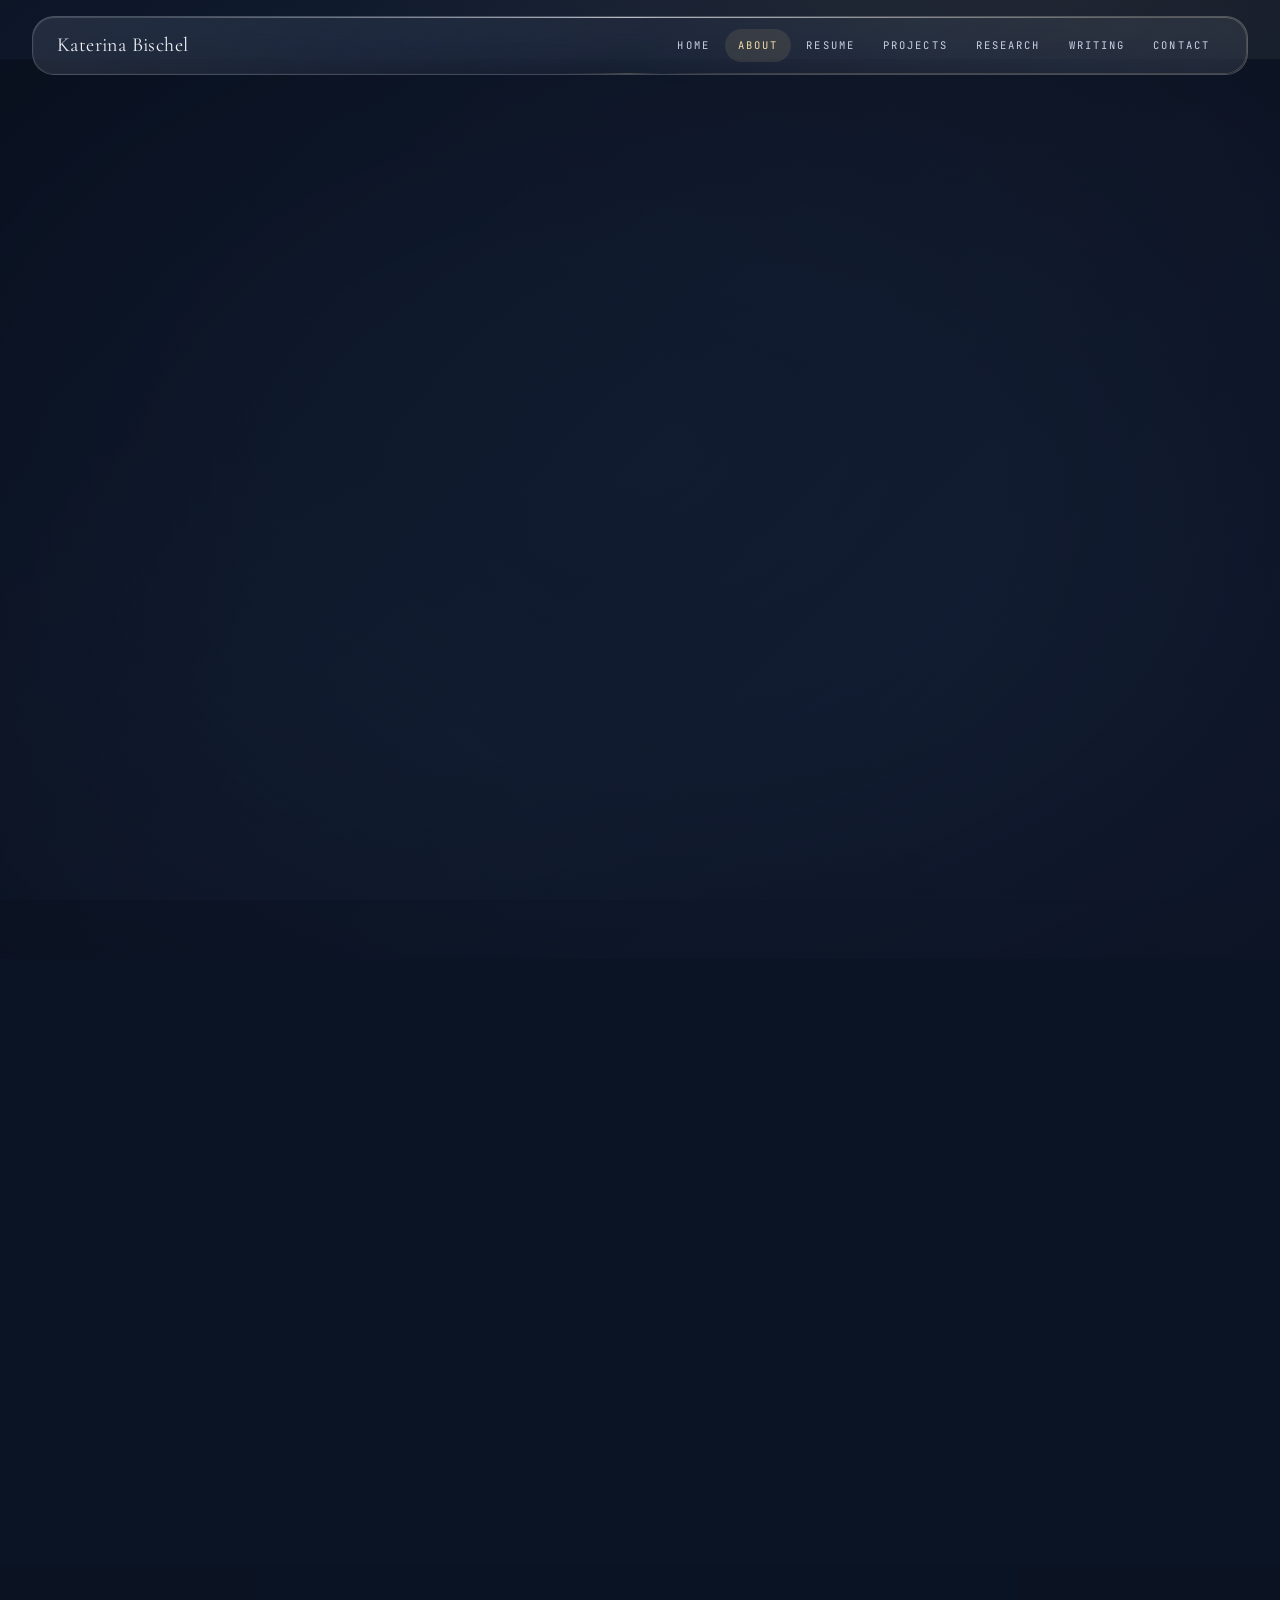
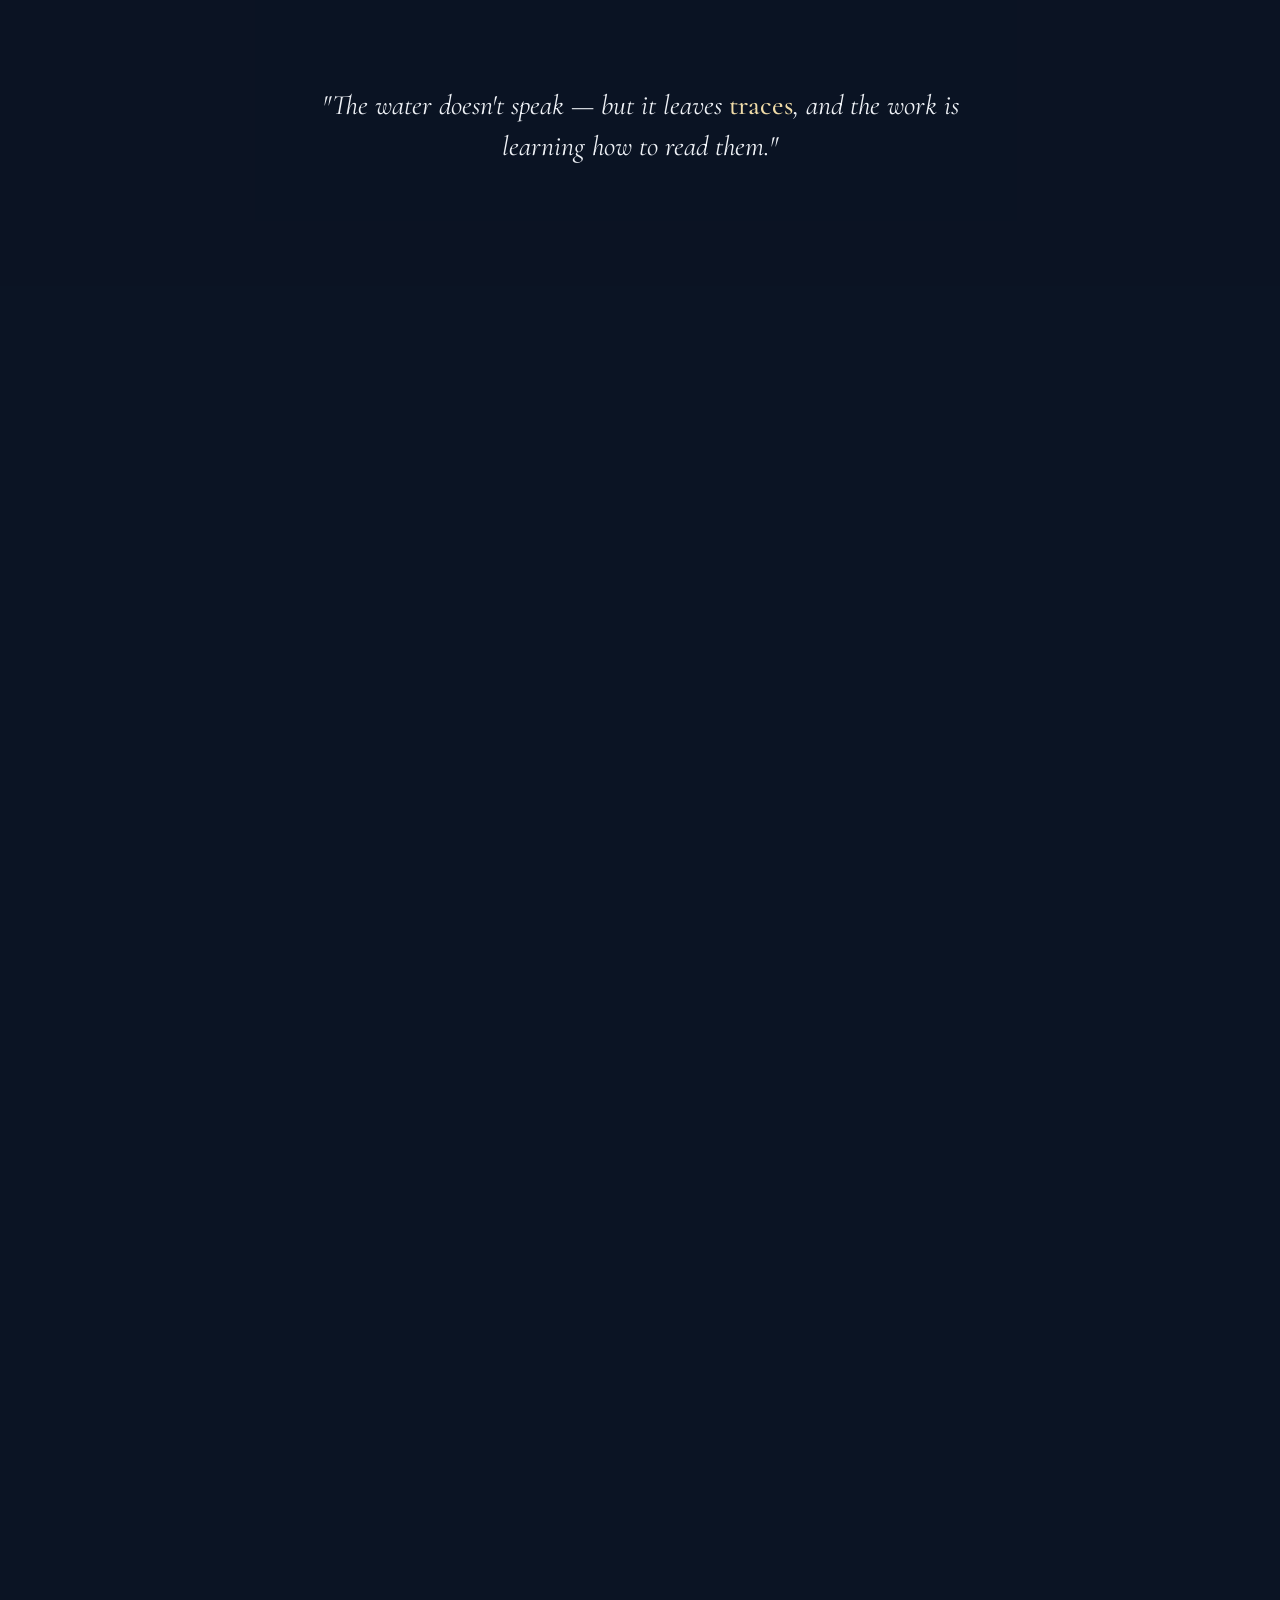
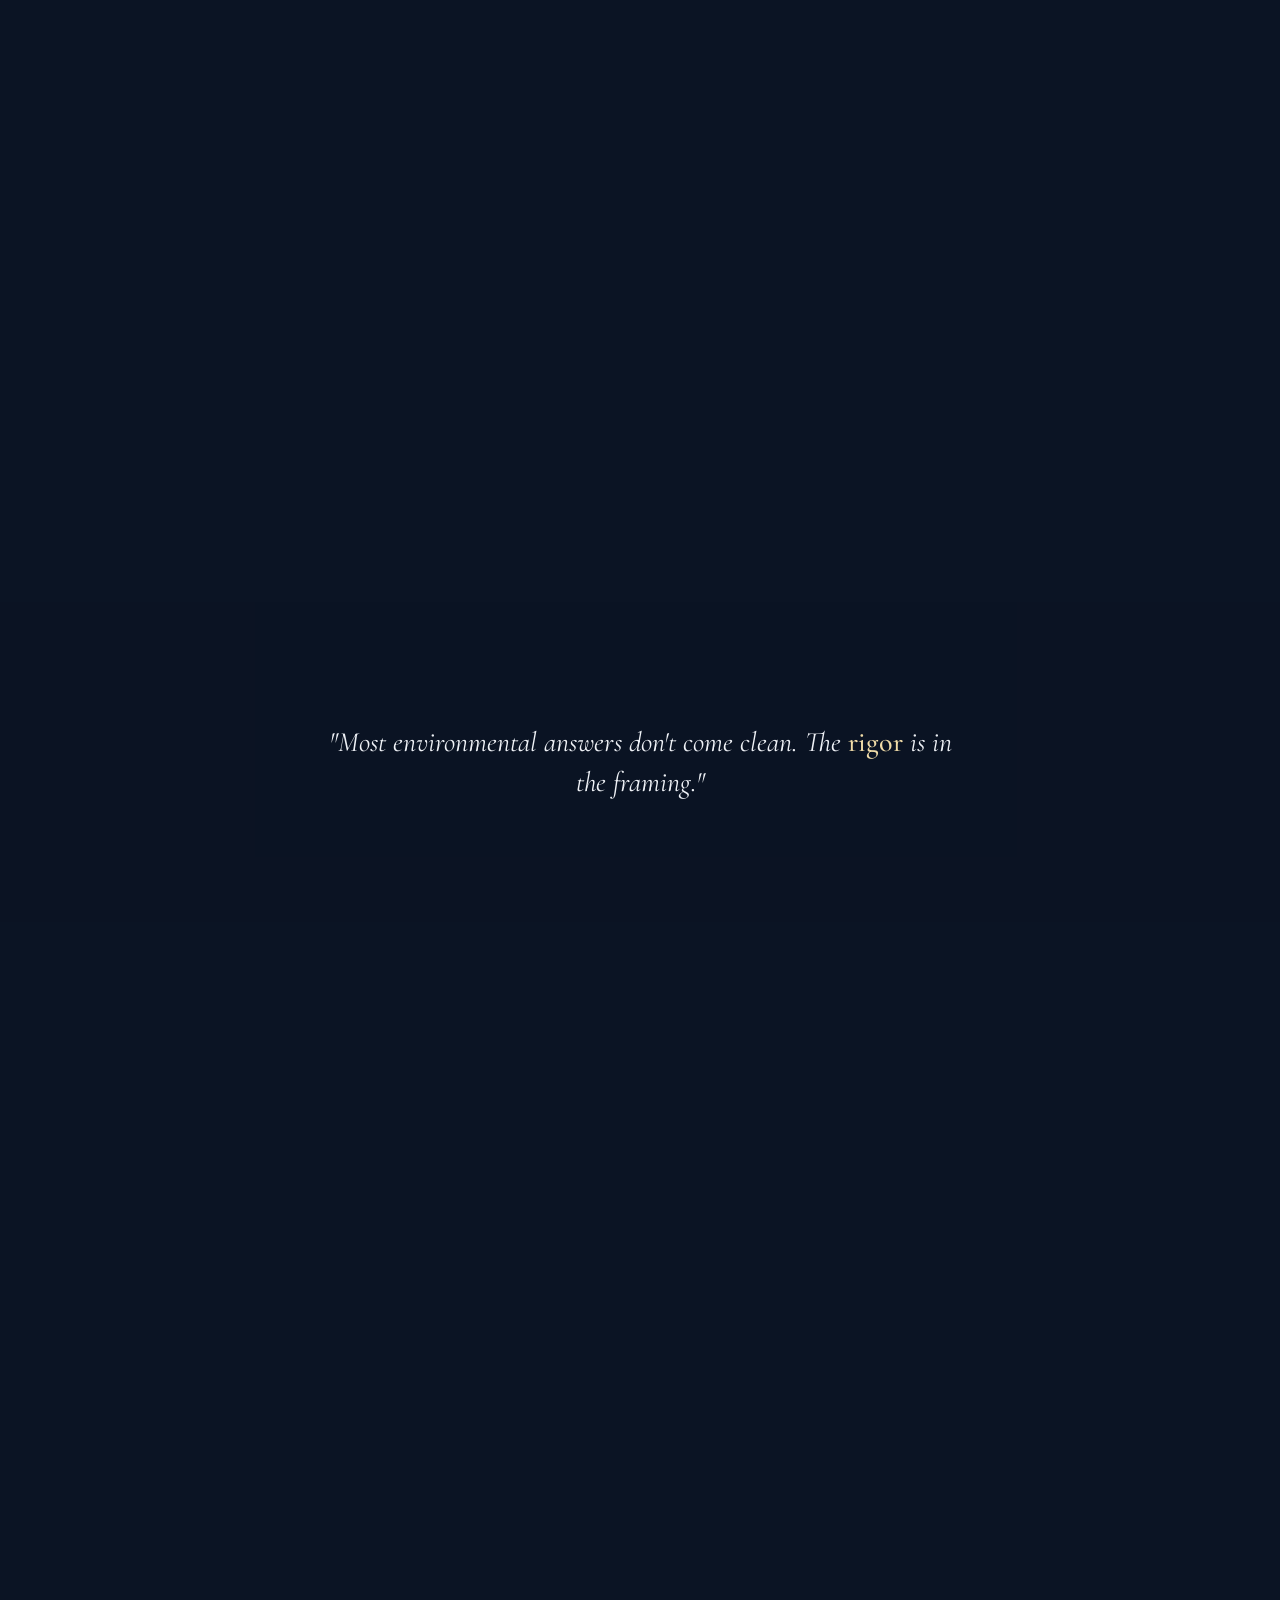
==== about.html @ 6b09d1b3 "update" ====
<!DOCTYPE html>
<html lang="en">
<head>
  <meta charset="UTF-8" />
  <meta name="viewport" content="width=device-width, initial-scale=1.0" />
  <title>About · Katerina Bischel</title>
  <meta name="description" content="About Katerina Bischel — Environmental Scientist, Applied Marine Sciences. M.E.S.M. UCSB Bren. Field notes on a non-linear path through water science and data." />
  <meta property="og:title"       content="About · Katerina Bischel" />
  <meta property="og:description" content="Chapter I · Field notes — Environmental Scientist · Applied Marine Sciences" />
  <meta property="og:image"       content="panorama_5.jpeg" />
  <meta property="og:type"        content="website" />
  <link rel="stylesheet" href="ui_kit/shared.css" />
  <style>
    /* ── Reveal on scroll ─────────────────────────────── */
    .reveal {
      opacity: 0;
      transform: translateY(22px);
      transition: opacity 0.7s ease, transform 0.7s ease;
    }
    .reveal.visible {
      opacity: 1;
      transform: translateY(0);
    }

    /* ── Hamburger button ─────────────────────────────── */
    .hamburger {
      display: none;
      flex-direction: column;
      gap: 5px;
      cursor: pointer;
      background: none;
      border: none;
      padding: 6px;
    }
    .hamburger span {
      display: block;
      width: 22px;
      height: 2px;
      background: var(--ash);
      transition: transform 0.3s, opacity 0.3s;
    }
    .hamburger.open span:nth-child(1) { transform: translateY(7px) rotate(45deg); }
    .hamburger.open span:nth-child(2) { opacity: 0; }
    .hamburger.open span:nth-child(3) { transform: translateY(-7px) rotate(-45deg); }

    /* ── Nav ──────────────────────────────────────────── */
    nav.site-nav {
      position: sticky;
      top: 16px;
      z-index: 100;
      max-width: 1280px;
      margin: 0 auto;
      padding: 0 32px;
    }
    .nav-inner {
      display: flex;
      align-items: center;
      justify-content: space-between;
      padding: 12px 24px;
    }
    .nav-brand {
      font-family: var(--serif);
      font-size: 20px;
      color: var(--paper);
      letter-spacing: 0.02em;
      text-decoration: none;
    }
    .nav-links {
      display: flex;
      gap: 2px;
      font-family: var(--mono);
      font-size: 10.5px;
      letter-spacing: 0.2em;
      text-transform: uppercase;
    }
    .nav-links a {
      padding: 8px 13px;
      border-radius: 999px;
      color: var(--ash);
      transition: color 0.3s, background 0.3s;
    }
    .nav-links a.active {
      color: var(--gold-glow);
      background: rgba(212,184,122,0.12);
    }
    .nav-links a:hover { color: var(--paper); }

    /* ── Hero ─────────────────────────────────────────── */
    .hero {
      position: relative;
      min-height: 100vh;
      display: flex;
      align-items: center;
      overflow: hidden;
    }
    .hero-bg {
      position: absolute;
      inset: 0;
      background-image: url('panorama_5.jpeg');
      background-size: cover;
      background-position: center;
      z-index: 0;
    }
    .hero-bg::after {
      content: '';
      position: absolute;
      inset: 0;
      background: linear-gradient(135deg, rgba(11,20,36,0.82), rgba(20,30,52,0.76));
    }
    .hero-bg::before {
      content: '';
      position: absolute;
      inset: 0;
      background: radial-gradient(ellipse at center, transparent 40%, rgba(8,14,28,0.55) 100%);
      z-index: 1;
    }
    .hero-content {
      position: relative;
      z-index: 2;
      max-width: 1280px;
      margin: 0 auto;
      padding: 120px 56px 100px;
      display: flex;
      align-items: center;
      justify-content: space-between;
      gap: 72px;
      width: 100%;
    }
    .hero-text {
      max-width: 680px;
      flex: 1;
    }
    .hero-eyebrow {
      font-family: var(--mono);
      font-size: 11px;
      letter-spacing: 0.28em;
      text-transform: uppercase;
      color: var(--gold);
      margin-bottom: 20px;
    }
    .hero-title {
      font-family: var(--serif);
      font-size: clamp(64px, 7vw, 108px);
      line-height: 0.92;
      letter-spacing: -0.015em;
      color: var(--paper);
      font-weight: 400;
      margin-bottom: 28px;
    }
    .hero-title em {
      color: var(--gold-glow);
      font-style: italic;
      font-weight: 300;
    }
    .hero-subline {
      font-family: var(--serif);
      font-size: 20px;
      line-height: 1.55;
      color: var(--ash-soft);
      font-style: italic;
      max-width: 620px;
    }

    /* ── Hero portrait (rectangular, frontispiece) ────── */
    .hero-portrait {
      flex-shrink: 0;
    }
    .portrait-frame-rect {
      width: 280px;
      aspect-ratio: 4/5;
      border-radius: var(--r-lg);
      overflow: hidden;
      border: 1px solid rgba(212,184,122,0.4);
      box-shadow:
        0 0 0 5px rgba(212,184,122,0.07),
        0 0 36px rgba(212,184,122,0.22),
        0 32px 64px rgba(8,14,28,0.65);
    }
    .portrait-frame-rect img {
      width: 100%;
      height: 100%;
      object-fit: cover;
      object-position: center top;
    }

    /* ── Panorama dividers ────────────────────────────── */
    .pano-divider {
      width: 100%;
      height: 320px;
      position: relative;
      overflow: hidden;
      display: flex;
      align-items: center;
      justify-content: center;
    }
    .pano-divider-bg {
      position: absolute;
      inset: 0;
      background-size: cover;
      background-position: center;
      background-attachment: fixed;
    }
    .pano-divider-bg::after {
      content: '';
      position: absolute;
      inset: 0;
      background: rgba(11,20,36,0.58);
    }
    .pano-divider-quote {
      position: relative;
      z-index: 1;
      font-family: var(--serif);
      font-style: italic;
      font-size: clamp(20px, 2.5vw, 28px);
      color: var(--paper);
      text-align: center;
      max-width: 720px;
      padding: 0 40px;
      line-height: 1.45;
    }
    .pano-divider-quote .emph {
      color: var(--gold-glow);
      font-style: normal;
      font-weight: 500;
    }

    /* ── Bio section ──────────────────────────────────── */
    .bio-section {
      max-width: 720px;
      margin: 80px auto 0;
      padding: 0 40px 72px;
    }

    /* ── Education cards ──────────────────────────────── */
    .education-section {
      max-width: 720px;
      margin: 0 auto;
      padding: 0 40px 72px;
    }
    .edu-card {
      padding: 36px 40px;
      margin-bottom: 24px;
    }
    .edu-card:last-child { margin-bottom: 0; }
    .edu-eyebrow {
      font-family: var(--mono);
      font-size: 10px;
      letter-spacing: 0.22em;
      text-transform: uppercase;
      color: var(--gold);
      margin-bottom: 14px;
    }
    .edu-degree {
      font-family: var(--serif);
      font-size: 26px;
      color: var(--paper);
      font-weight: 400;
      margin-bottom: 6px;
    }
    .edu-institution {
      font-family: var(--serif);
      font-style: italic;
      font-size: 16px;
      color: var(--ash);
      margin-bottom: 14px;
    }
    .edu-status {
      font-family: var(--mono);
      font-size: 10.5px;
      letter-spacing: 0.18em;
      text-transform: uppercase;
      color: var(--aurora-3);
      opacity: 0.85;
      margin-bottom: 8px;
    }
    .edu-concentration {
      font-family: var(--serif);
      font-size: 15px;
      color: var(--ash);
      opacity: 0.8;
    }

    /* ── How I work ───────────────────────────────────── */
    .how-section {
      max-width: 720px;
      margin: 0 auto;
      padding: 0 40px 72px;
    }
    .how-card {
      padding: 40px 44px;
    }

    /* ── Mentorship & teaching ────────────────────────── */
    .mentorship-section {
      max-width: 1280px;
      margin: 0 auto;
      padding: 0 56px 80px;
    }
    .mentorship-card {
      padding: 48px 52px;
    }
    .mentorship-inner {
      display: grid;
      grid-template-columns: 1fr 1fr;
      gap: 48px;
      margin-top: 28px;
    }
    .mentorship-subhead {
      font-family: var(--mono);
      font-size: 10px;
      letter-spacing: 0.22em;
      text-transform: uppercase;
      color: var(--gold);
      margin-bottom: 14px;
    }
    .mentorship-body {
      font-family: var(--serif);
      font-size: 17px;
      line-height: 1.6;
      color: var(--ash-soft);
    }
    .mentorship-footer-line {
      margin-top: 32px;
      padding-top: 20px;
      border-top: 1px solid rgba(255,255,255,0.08);
      text-align: right;
    }
    .mentorship-footer-line a {
      font-family: var(--mono);
      font-size: 10px;
      letter-spacing: 0.18em;
      text-transform: uppercase;
      color: var(--aurora-3);
      opacity: 0.6;
      text-decoration: none;
      transition: color 0.3s, opacity 0.3s;
    }
    .mentorship-footer-line a:hover { color: var(--gold-glow); opacity: 1; }

    /* ── Skills ───────────────────────────────────────── */
    .skills-section {
      max-width: 1280px;
      margin: 0 auto;
      padding: 0 56px 80px;
    }
    .skills-group {
      margin-bottom: 36px;
    }
    .skills-group:last-child { margin-bottom: 0; }
    .skills-group-label {
      font-family: var(--mono);
      font-size: 10px;
      letter-spacing: 0.26em;
      text-transform: uppercase;
      color: var(--gold);
      margin-bottom: 14px;
      display: block;
    }
    .chip-cloud {
      display: flex;
      flex-wrap: wrap;
      gap: 8px;
    }

    /* ── ORCID line ───────────────────────────────────── */
    .orcid-section {
      max-width: 1280px;
      margin: 0 auto;
      padding: 0 56px 72px;
      display: flex;
      flex-direction: column;
      align-items: center;
      gap: 20px;
    }
    .orcid-line {
      font-family: var(--mono);
      font-size: 10.5px;
      letter-spacing: 0.22em;
      text-transform: uppercase;
      color: var(--gold-soft);
      text-decoration: none;
      transition: color 0.3s;
    }
    .orcid-line:hover { color: var(--gold-glow); }

    /* ── Section helpers ──────────────────────────────── */
    .section-eyebrow-block {
      max-width: 1280px;
      margin: 0 auto;
      padding: 72px 56px 0;
    }
    .section-head-centered {
      max-width: 720px;
      margin: 0 auto;
      padding: 72px 40px 0;
    }

    /* ── Footer ───────────────────────────────────────── */
    .footer {
      border-top: 1px solid var(--glass-stroke);
      padding: 72px 56px 56px;
      max-width: 1280px;
      margin: 0 auto;
    }
    .footer-grid {
      display: grid;
      grid-template-columns: 2fr 1fr 1.5fr 1.5fr;
      gap: 40px;
      margin-bottom: 48px;
    }
    .footer-brand {
      font-family: var(--serif);
      font-size: 26px;
      color: var(--paper);
      margin-bottom: 14px;
    }
    .footer-tagline {
      font-family: var(--serif);
      font-style: italic;
      font-size: 15px;
      line-height: 1.6;
      color: var(--ash);
      max-width: 340px;
      margin-bottom: 24px;
    }
    .footer-colophon-spec {
      font-family: var(--mono);
      font-size: 9.5px;
      letter-spacing: 0.14em;
      color: var(--aurora-3);
      opacity: 0.6;
      margin-top: 16px;
    }
    .footer-col-head {
      font-family: var(--mono);
      font-size: 10px;
      letter-spacing: 0.26em;
      text-transform: uppercase;
      color: var(--gold);
      margin-bottom: 16px;
    }
    .footer-links {
      display: flex;
      flex-direction: column;
      gap: 10px;
    }
    .footer-links a {
      font-family: var(--mono);
      font-size: 10.5px;
      letter-spacing: 0.14em;
      color: var(--ash);
      text-decoration: none;
      transition: color 0.3s;
    }
    .footer-links a:hover { color: var(--gold-glow); }
    .footer-copyright {
      font-family: var(--mono);
      font-size: 9.5px;
      letter-spacing: 0.18em;
      color: var(--aurora-3);
      opacity: 0.55;
      margin-top: 12px;
    }

    /* ── Back to top ──────────────────────────────────── */
    #back-to-top {
      position: fixed;
      bottom: 32px;
      right: 32px;
      z-index: 200;
      width: 44px;
      height: 44px;
      border-radius: 50%;
      border: 1px solid var(--glass-stroke);
      background: linear-gradient(135deg, rgba(255,255,255,0.10), rgba(255,255,255,0.03));
      backdrop-filter: blur(12px);
      -webkit-backdrop-filter: blur(12px);
      display: flex;
      align-items: center;
      justify-content: center;
      cursor: pointer;
      color: var(--ash);
      font-family: var(--mono);
      font-size: 14px;
      opacity: 0;
      pointer-events: none;
      transition: opacity 0.35s, border-color 0.3s, box-shadow 0.3s;
    }
    #back-to-top.visible {
      opacity: 1;
      pointer-events: auto;
    }
    #back-to-top:hover {
      border-color: rgba(212,184,122,0.5);
      box-shadow: 0 0 18px rgba(212,184,122,0.25);
      color: var(--gold-glow);
    }

    /* ── Mobile ───────────────────────────────────────── */
    @media (max-width: 900px) {
      .hamburger { display: flex; }
      .nav-links {
        display: none;
        position: absolute;
        top: 100%;
        left: 16px;
        right: 16px;
        flex-direction: column;
        padding: 16px;
        background: linear-gradient(135deg, rgba(20,32,57,0.96), rgba(11,20,36,0.98));
        backdrop-filter: blur(20px);
        -webkit-backdrop-filter: blur(20px);
        border: 1px solid var(--glass-stroke);
        border-radius: var(--r-md);
        gap: 4px;
      }
      .nav-links.open { display: flex; }
      .nav-inner { position: relative; }

      .hero-content {
        flex-direction: column-reverse;
        align-items: center;
        padding: 100px 32px 80px;
        gap: 40px;
      }
      .hero-text { max-width: 100%; }
      .portrait-frame-rect { width: 200px; }

      .bio-section { padding: 0 32px 56px; margin-top: 56px; }
      .education-section { padding: 0 32px 56px; }
      .how-section { padding: 0 32px 56px; }
      .mentorship-section { padding: 0 32px 64px; }
      .mentorship-card { padding: 32px 28px; }
      .mentorship-inner { grid-template-columns: 1fr; gap: 32px; }
      .skills-section { padding: 0 32px 64px; }
      .orcid-section { padding: 0 32px 56px; }
      .section-eyebrow-block { padding: 56px 32px 0; }
      .section-head-centered { padding: 56px 32px 0; }

      .footer { padding: 56px 32px 48px; }
      .footer-grid { grid-template-columns: 1fr; gap: 32px; }

      .pano-divider { height: 220px; }
      .pano-divider-bg { background-attachment: scroll; }
    }

    @media (max-width: 480px) {
      .hero-title { font-size: clamp(48px, 13vw, 64px); }
      .portrait-frame-rect { width: 160px; }
    }
  </style>
</head>
<body>

<div class="starfield"></div>

<!-- ═══════════════════════════════════════════════════════════
     BLOCK 1 — Sticky nav
═══════════════════════════════════════════════════════════ -->
<nav class="site-nav">
  <div class="nav-inner glass">
    <a href="index.html" class="nav-brand">Katerina Bischel</a>
    <button class="hamburger" id="hamburger" aria-label="Toggle navigation">
      <span></span><span></span><span></span>
    </button>
    <div class="nav-links" id="nav-links">
      <a href="index.html">Home</a>
      <a href="about.html" class="active">About</a>
      <a href="resume.html">Resume</a>
      <a href="projects.html">Projects</a>
      <a href="research.html">Research</a>
      <a href="writing.html">Writing</a>
      <a href="contact.html">Contact</a>
    </div>
  </div>
</nav>

<!-- ═══════════════════════════════════════════════════════════
     BLOCK 2 — Hero
═══════════════════════════════════════════════════════════ -->
<section class="hero">
  <div class="hero-bg"></div>
  <div class="hero-content">
    <div class="hero-text reveal">
      <p class="hero-eyebrow">Chapter I &nbsp;·&nbsp; Field notes</p>
      <h1 class="hero-title">How I came to <em>the work.</em></h1>
      <p class="hero-subline">
        Two degrees at UC Santa Barbara, half a dozen field positions, a graduate research site bridging Bolivia and the Bren School, and a working hand in everything from camera traps to bilingual analytical sites. The path is non-linear by design.
      </p>
    </div>
    <div class="hero-portrait reveal">
      <div class="portrait-frame-rect">
        <img
          src="about_picture.jpg"
          alt="Katerina Bischel, environmental scientist — field portrait"
        />
      </div>
    </div>
  </div>
</section>

<!-- ═══════════════════════════════════════════════════════════
     BLOCK 3 — Bio
═══════════════════════════════════════════════════════════ -->
<div class="bio-section reveal">
  <p class="eyebrow" style="margin-bottom: 12px;">§ I.1 &nbsp;·&nbsp; The path</p>
  <h2 style="font-size: 48px; margin-bottom: 28px;">A scientist's bio</h2>
  <p class="body-serif" style="margin-bottom: 22px;">
    I'm an environmental scientist working in water pollution remediation, watershed management, and environmental data science. My academic foundation is at UC Santa Barbara — a B.A. in Environmental Studies (concentration: Water Quality &amp; Systems) followed by an M.E.S.M. at the Bren School of Environmental Science &amp; Management with specializations in Pollution Prevention &amp; Remediation and Water Resource Management. The throughline has always been finding clear, defensible answers to environmental questions that resist easy ones, and communicating what the data actually means once you've found them.
  </p>
  <p class="body-serif">
    I work at Applied Marine Sciences as an Environmental Scientist focused on water resources and pollution remediation. The work draws on field research, quantitative modeling, computer vision, and scientific writing in roughly equal measure.
  </p>
</div>

<!-- ═══════════════════════════════════════════════════════════
     DIVIDER 1 — panorama_3 · "collecting the data yourself"
═══════════════════════════════════════════════════════════ -->
<div class="pano-divider">
  <div class="pano-divider-bg" style="background-image: url('panorama_3.jpeg');"></div>
  <p class="pano-divider-quote">
    "The water doesn't speak — but it leaves <span class="emph">traces</span>, and the work is learning how to read them."
  </p>
</div>

<!-- ═══════════════════════════════════════════════════════════
     BLOCK 4 — Education
═══════════════════════════════════════════════════════════ -->
<div class="section-head-centered reveal">
  <p class="eyebrow" style="margin-bottom: 12px;">§ I.2 &nbsp;·&nbsp; Formation</p>
  <h2 style="font-size: 44px; margin-bottom: 40px;">Education</h2>
</div>

<div class="education-section reveal">
  <!-- Card 1 — M.E.S.M. -->
  <div class="edu-card glass">
    <p class="edu-eyebrow">✦ Bren School · UCSB</p>
    <h3 class="edu-degree">Master of Environmental Science and Management</h3>
    <p class="edu-institution">Bren School of Environmental Science &amp; Management, University of California, Santa Barbara</p>
    <p class="edu-status">M.E.S.M. &nbsp;·&nbsp; graduating June 2026</p>
    <p class="edu-concentration">Concentrations:
  <a href="https://bren.ucsb.edu/masters-programs/master-environmental-science-and-management/academics-mesm/specializations/pollution"
     target="_blank" rel="noopener noreferrer">Pollution Prevention &amp; Remediation</a>
   &nbsp;·&nbsp;
  <a href="https://bren.ucsb.edu/masters-programs/master-environmental-science-and-management/academics-mesm/specializations/water"
     target="_blank" rel="noopener noreferrer">Water Resource Management</a>
</p>
  </div>
  <!-- Card 2 — B.A. -->
  <div class="edu-card glass">
    <p class="edu-eyebrow">✦ Letters &amp; Science · UCSB</p>
    <h3 class="edu-degree">Bachelor of Arts in Environmental Studies</h3>
    <p class="edu-institution">University of California, Santa Barbara</p>
    <p class="edu-status">B.A. awarded &nbsp;·&nbsp; June 2024 &nbsp;·&nbsp; Dean's Honors</p>
    <p class="edu-concentration">Concentration: Water Quality &amp; Systems</p>
  </div>
</div>

<!-- ═══════════════════════════════════════════════════════════
     BLOCK 5 — How I work
═══════════════════════════════════════════════════════════ -->
<div class="how-section reveal">
  <div class="how-card glass">
    <p class="eyebrow" style="margin-bottom: 12px;">§ I.3 &nbsp;·&nbsp; The throughline</p>
    <h3 style="font-size: 36px; margin-bottom: 20px;">How I work</h3>
    <p class="body-serif">
      The work usually begins with data — sometimes collected directly, more often acquired from existing monitoring programs or built on prior published studies with proper citation and provenance. From there comes the analytical layer: R, Python, GIS, statistical models that respect the messiness of environmental data, and machine-learning pipelines where automation earns its place. The work becomes useful at the communication layer — a peer-reviewed manuscript, a bilingual analytical site, an interactive dashboard, a watershed plan in plain English. The point isn't the analysis itself; the point is whether the result can be acted on by the people who need it.
    </p>
  </div>
</div>

<!-- ═══════════════════════════════════════════════════════════
     BLOCK 6 — Mentorship & teaching
═══════════════════════════════════════════════════════════ -->
<div class="mentorship-section reveal">
  <p class="eyebrow" style="margin-bottom: 12px;">§ I.4 &nbsp;·&nbsp; Teaching &amp; mentorship</p>
  <div class="mentorship-card glass">
    <h3 style="font-size: 32px; line-height: 1.2;">Instruction sits alongside the research — not after it.</h3>
    <div class="mentorship-inner">
      <!-- Left — Research mentorship -->
      <div>
        <p class="mentorship-subhead">✦ &nbsp; Field mentorship &nbsp;·&nbsp; 2025</p>
        <p class="mentorship-body">
          Trained and supervised two undergraduate research assistants during the 2025 pollinator monitoring field season at UCSB's North Campus Open Space restoration site — field protocol, camera system operation, and data quality review.
        </p>
      </div>
      <!-- Right — Teaching -->
      <div>
        <p class="mentorship-subhead">✦ &nbsp; Teaching assistantships &nbsp;·&nbsp; 2025</p>
        <p class="mentorship-body">
          Teaching Assistant for three UCSB courses across the 2025 academic year: Human Physiology (MCDB 111), Molecular and Ecological Biology Laboratory (EEMB 2LL), and Biometry — a statistical-methods course taught in R (EEMB 146W). Earlier, two academic years (2021–2023) as a UCSB Disabled Students Program Proctor.
        </p>
      </div>
    </div>
    <div class="mentorship-footer-line">
      <a href="resume.html">// full chronology in Chapter II &nbsp;·&nbsp; Curriculum →</a>
    </div>
  </div>
</div>

<!-- ═══════════════════════════════════════════════════════════
     DIVIDER 2 — panorama_7 · "The rigor is in the framing"
═══════════════════════════════════════════════════════════ -->
<div class="pano-divider">
  <div class="pano-divider-bg" style="background-image: url('panorama_7.jpeg');"></div>
  <p class="pano-divider-quote">
    "Most environmental answers don't come clean. The <span class="emph">rigor</span> is in the framing."
  </p>
</div>

<!-- ═══════════════════════════════════════════════════════════
     BLOCK 7 — Skills
═══════════════════════════════════════════════════════════ -->
<div class="section-eyebrow-block reveal">
  <p class="eyebrow" style="margin-bottom: 12px;">§ I.5 &nbsp;·&nbsp; Instruments &amp; domains</p>
  <h2 style="font-size: 36px; margin-bottom: 40px;">What I work with</h2>
</div>

<div class="skills-section reveal">
  <!-- Group 1 — Technical -->
  <div class="skills-group">
    <span class="skills-group-label">Technical</span>
    <div class="chip-cloud">
      <span class="chip"><span class="dot"></span>Python</span>
      <span class="chip"><span class="dot"></span>R</span>
      <span class="chip"><span class="dot"></span>R Shiny</span>
      <span class="chip"><span class="dot"></span>Machine Learning</span>
      <span class="chip"><span class="dot"></span>Computer Vision</span>
      <span class="chip"><span class="dot"></span>GIS &amp; Spatial Analysis</span>
      <span class="chip"><span class="dot"></span>Statistical Analysis</span>
    </div>
  </div>
  <!-- Group 2 — Environmental -->
  <div class="skills-group">
    <span class="skills-group-label">Environmental</span>
    <div class="chip-cloud">
      <span class="chip water"><span class="dot"></span>Water Quality Analysis</span>
      <span class="chip water"><span class="dot"></span>Watershed Management</span>
      <span class="chip water"><span class="dot"></span>Pollution Remediation</span>
      <span class="chip water"><span class="dot"></span>Pollinator Ecology</span>
      <span class="chip water"><span class="dot"></span>Coastal &amp; Marine Science</span>
      <span class="chip water"><span class="dot"></span>Field Research &amp; Sampling</span>
      <span class="chip water"><span class="dot"></span>Biodegradation</span>
    </div>
  </div>
  <!-- Group 3 — Professional -->
  <div class="skills-group">
    <span class="skills-group-label">Professional</span>
    <div class="chip-cloud">
      <span class="chip gold"><span class="dot"></span>Technical &amp; Scientific Writing</span>
      <span class="chip gold"><span class="dot"></span>Research Design</span>
      <span class="chip gold"><span class="dot"></span>Data Visualization</span>
      <span class="chip gold"><span class="dot"></span>Research Mentorship &amp; Training</span>
    </div>
  </div>
</div>

<!-- ═══════════════════════════════════════════════════════════
     BLOCK 8 — ORCID line
═══════════════════════════════════════════════════════════ -->
<div class="orcid-section reveal">
  <div class="rule-diamond" style="width: 100%; max-width: 720px;">
    <span class="diamond"></span>
  </div>
  <a
    href="https://orcid.org/0009-0005-4168-9726"
    class="orcid-line"
    target="_blank"
    rel="noopener noreferrer"
  >ORCID &nbsp;·&nbsp; 0009-0005-4168-9726 &nbsp;↗</a>
</div>

<!-- ═══════════════════════════════════════════════════════════
     BLOCK 9 — Footer / colophon
═══════════════════════════════════════════════════════════ -->
<footer>
  <div class="footer reveal">
    <div class="footer-grid">
      <!-- Col 1 -->
      <div>
        <div class="footer-brand">Katerina Bischel</div>
        <p class="footer-tagline">
          A portfolio of watersheds, pollinators, and the quiet science of how water moves — and what it carries with it.
        </p>
        <div class="rule-diamond">
          <span class="diamond"></span>
        </div>
        <p class="footer-colophon-spec">Set in Cormorant Garamond &amp; JetBrains Mono.</p>
      </div>
      <!-- Col 2 — § Pages -->
      <div>
        <p class="footer-col-head">§ Pages</p>
        <nav class="footer-links">
          <a href="index.html">Home</a>
          <a href="about.html">About</a>
          <a href="resume.html">Resume</a>
          <a href="projects.html">Projects</a>
          <a href="research.html">Research</a>
          <a href="writing.html">Writing</a>
          <a href="contact.html">Contact</a>
        </nav>
      </div>
      <!-- Col 3 — § Field -->
      <div>
        <p class="footer-col-head">§ Field</p>
        <nav class="footer-links">
          <a href="research.html">Pilcomayo manuscript</a>
          <a href="https://katerinabischel.github.io/River_Remedy/" target="_blank" rel="noopener noreferrer">River Remedy site ↗</a>
          <a href="research.html">YOLOv8 pollinators</a>
          <a href="projects.html">Whitewater plan</a>
          <a href="https://katerinabischel.shinyapps.io/my-calcofi-app/" target="_blank" rel="noopener noreferrer">CalCOFI dashboard ↗</a>
        </nav>
      </div>
      <!-- Col 4 — § Elsewhere -->
      <div>
        <p class="footer-col-head">§ Elsewhere</p>
        <nav class="footer-links">
          <a href="mailto:katerinabischel@amarine.com">Email</a>
          <a href="https://www.linkedin.com/in/katerina-bischel/" target="_blank" rel="noopener noreferrer">LinkedIn ↗</a>
          <a href="https://github.com/katerinabischel" target="_blank" rel="noopener noreferrer">GitHub ↗</a>
          <a href="https://orcid.org/0009-0005-4168-9726" target="_blank" rel="noopener noreferrer">ORCID ↗</a>
        </nav>
        <p class="footer-copyright">© MMXXVI · K. Bischel</p>
      </div>
    </div>
  </div>
</footer>

<!-- Back to top -->
<button id="back-to-top" aria-label="Back to top">↑</button>

<script src="main.js"></script>
</body>
</html>
---- ui_kit/shared.css ----
/* =========================================================
   PORTFOLIO UI KIT — Shared foundations
   "Cartographer's Atelier" — ink, glass, starlight, water
   ========================================================= */

@import url('https://fonts.googleapis.com/css2?family=Cormorant+Garamond:ital,wght@0,300;0,400;0,500;0,600;1,300;1,400&family=JetBrains+Mono:wght@300;400;500&display=swap');

:root {
  /* === PALETTE A — INK & STARLIGHT (default) === */
  --ink-deep:    #0b1424;
  --ink:         #142039;
  --ink-soft:    #1c2a47;
  --ink-mist:    #2a3a5c;
  --ash:         #c8d2e3;
  --ash-soft:    #e6ebf3;
  --paper:       #eef1f6;
  --vellum:      #f5f1e6;
  --gold:        #d4b87a;
  --gold-soft:   #e7d3a3;
  --gold-glow:   #f0dca8;
  --aurora-1:    #6f8fb8;
  --aurora-2:    #8aa3c7;
  --aurora-3:    #b9c4d8;
  --water:       #4a6a8e;
  --pine:        #2d4a4a;

  /* glass */
  --glass-fill:    rgba(255,255,255,0.06);
  --glass-fill-2:  rgba(255,255,255,0.10);
  --glass-stroke:  rgba(255,255,255,0.18);
  --glass-stroke-2:rgba(255,255,255,0.28);
  --glass-shadow:  0 30px 60px -30px rgba(8,14,28,0.55), 0 1px 0 rgba(255,255,255,0.12) inset;

  /* type */
  --serif: 'Cormorant Garamond', 'EB Garamond', Georgia, serif;
  --mono:  'JetBrains Mono', ui-monospace, 'SF Mono', Menlo, monospace;

  /* radii */
  --r-xs: 4px;
  --r-sm: 8px;
  --r-md: 14px;
  --r-lg: 22px;
  --r-xl: 36px;
}

* { box-sizing: border-box; }

html, body {
  margin: 0;
  padding: 0;
  background: var(--ink-deep);
  color: var(--ash-soft);
  font-family: var(--mono);
  font-size: 14px;
  line-height: 1.6;
  -webkit-font-smoothing: antialiased;
  text-rendering: optimizeLegibility;
}

body {
  min-height: 100vh;
  background:
    radial-gradient(1200px 800px at 80% -10%, rgba(212,184,122,0.10), transparent 60%),
    radial-gradient(900px 700px at 10% 100%, rgba(111,143,184,0.18), transparent 65%),
    radial-gradient(1400px 1000px at 50% 50%, #1a2742 0%, #0b1424 70%);
  background-attachment: fixed;
}

/* === Star-map texture overlay (used as a layer) === */
.starfield {
  position: fixed; inset: 0; pointer-events: none; z-index: 0;
  background-image:
    radial-gradient(1px 1px at 13% 22%, rgba(255,255,255,0.7), transparent 50%),
    radial-gradient(1px 1px at 47% 71%, rgba(255,255,255,0.5), transparent 50%),
    radial-gradient(1.5px 1.5px at 73% 18%, rgba(240,220,168,0.7), transparent 50%),
    radial-gradient(1px 1px at 88% 56%, rgba(255,255,255,0.45), transparent 50%),
    radial-gradient(1px 1px at 31% 88%, rgba(255,255,255,0.5), transparent 50%),
    radial-gradient(1.5px 1.5px at 6% 46%, rgba(240,220,168,0.55), transparent 50%),
    radial-gradient(1px 1px at 62% 38%, rgba(255,255,255,0.55), transparent 50%),
    radial-gradient(1px 1px at 21% 9%, rgba(255,255,255,0.6), transparent 50%),
    radial-gradient(1px 1px at 91% 91%, rgba(255,255,255,0.45), transparent 50%);
  opacity: 0.55;
  mix-blend-mode: screen;
}

/* === Type === */
h1, h2, h3, h4 {
  font-family: var(--serif);
  font-weight: 400;
  color: var(--paper);
  letter-spacing: 0.005em;
  margin: 0;
}
h1 { font-size: 96px; line-height: 0.95; letter-spacing: -0.015em; }
h2 { font-size: 56px; line-height: 1.05; }
h3 { font-size: 32px; line-height: 1.15; }
h4 { font-size: 22px; line-height: 1.3; font-style: italic; color: var(--ash); }

.eyebrow {
  font-family: var(--mono);
  font-size: 11px;
  font-weight: 400;
  letter-spacing: 0.28em;
  text-transform: uppercase;
  color: var(--gold);
}

.spec {
  font-family: var(--mono);
  font-size: 10.5px;
  letter-spacing: 0.18em;
  text-transform: uppercase;
  color: var(--aurora-3);
  opacity: 0.7;
}

.body-serif {
  font-family: var(--serif);
  font-size: 18px;
  line-height: 1.55;
  color: var(--ash-soft);
}

a { color: var(--gold-glow); text-decoration: none; }
a:hover { color: var(--paper); }

/* === Materials === */

/* Liquid glass card — translucent, with refractive edge highlight */
.glass {
  position: relative;
  background:
    linear-gradient(135deg, rgba(255,255,255,0.10) 0%, rgba(255,255,255,0.03) 50%, rgba(255,255,255,0.08) 100%);
  backdrop-filter: blur(18px) saturate(1.2);
  -webkit-backdrop-filter: blur(18px) saturate(1.2);
  border: 1px solid var(--glass-stroke);
  border-radius: var(--r-lg);
  box-shadow: var(--glass-shadow);
  overflow: hidden;
}
.glass::before {
  /* iridescent rim */
  content: "";
  position: absolute; inset: 0;
  border-radius: inherit;
  padding: 1px;
  background: conic-gradient(from 140deg,
    rgba(255,255,255,0.0) 0%,
    rgba(212,184,122,0.55) 18%,
    rgba(255,255,255,0.0) 32%,
    rgba(138,163,199,0.55) 55%,
    rgba(255,255,255,0.0) 72%,
    rgba(212,184,122,0.4) 88%,
    rgba(255,255,255,0.0) 100%);
  -webkit-mask: linear-gradient(#000 0 0) content-box, linear-gradient(#000 0 0);
  -webkit-mask-composite: xor;
          mask-composite: exclude;
  pointer-events: none;
  opacity: 0.6;
}
.glass::after {
  /* top-edge highlight = liquid meniscus */
  content: "";
  position: absolute; left: 8%; right: 8%; top: 0; height: 1px;
  background: linear-gradient(90deg, transparent, rgba(255,255,255,0.6), transparent);
  pointer-events: none;
}

.glass-strong {
  background:
    linear-gradient(135deg, rgba(255,255,255,0.16) 0%, rgba(255,255,255,0.05) 50%, rgba(255,255,255,0.12) 100%);
  border-color: var(--glass-stroke-2);
}

.parchment {
  background:
    radial-gradient(circle at 20% 20%, rgba(212,184,122,0.05), transparent 60%),
    linear-gradient(180deg, #f5f1e6, #ece4cf);
  color: #2a2418;
  border: 1px solid rgba(42,36,24,0.12);
  border-radius: var(--r-md);
  box-shadow: 0 12px 30px -18px rgba(8,14,28,0.5);
}
.parchment .eyebrow { color: #9b7d3a; }
.parchment h1, .parchment h2, .parchment h3, .parchment h4 { color: #2a2418; }
.parchment a { color: #6b4f1a; }

/* Iridescent water sheen — for accents */
.iridescent-text {
  background: linear-gradient(95deg,
    var(--gold-glow) 0%,
    var(--paper) 25%,
    var(--aurora-2) 50%,
    var(--gold) 75%,
    var(--paper) 100%);
  background-size: 200% 100%;
  -webkit-background-clip: text;
          background-clip: text;
  color: transparent;
  animation: shimmer 12s ease-in-out infinite;
}
@keyframes shimmer {
  0%, 100% { background-position: 0% 50%; }
  50%      { background-position: 100% 50%; }
}

/* Water ripple section divider */
.ripple-divider {
  height: 80px;
  position: relative;
  overflow: hidden;
}
.ripple-divider svg { position: absolute; inset: 0; width: 100%; height: 100%; }

/* Hairline rule with center diamond */
.rule-diamond {
  display: flex; align-items: center; gap: 16px;
  color: var(--gold);
}
.rule-diamond::before, .rule-diamond::after {
  content: ""; flex: 1; height: 1px;
  background: linear-gradient(90deg, transparent, rgba(212,184,122,0.5), transparent);
}
.rule-diamond .diamond {
  width: 8px; height: 8px; transform: rotate(45deg);
  background: var(--gold);
  box-shadow: 0 0 16px rgba(212,184,122,0.6);
}

/* === Buttons === */
.btn {
  display: inline-flex; align-items: center; gap: 10px;
  padding: 14px 26px;
  font-family: var(--mono);
  font-size: 11px;
  letter-spacing: 0.22em;
  text-transform: uppercase;
  border-radius: 999px;
  border: 1px solid var(--glass-stroke);
  background: linear-gradient(135deg, rgba(255,255,255,0.10), rgba(255,255,255,0.03));
  backdrop-filter: blur(12px);
  -webkit-backdrop-filter: blur(12px);
  color: var(--paper);
  cursor: pointer;
  transition: transform 0.4s ease, border-color 0.4s ease, background 0.4s ease, box-shadow 0.4s ease;
  position: relative;
  overflow: hidden;
}
.btn:hover {
  transform: translateY(-2px);
  border-color: rgba(212,184,122,0.6);
  background: linear-gradient(135deg, rgba(212,184,122,0.18), rgba(255,255,255,0.06));
  box-shadow: 0 12px 24px -12px rgba(212,184,122,0.4);
}
.btn-primary {
  border-color: rgba(212,184,122,0.55);
  background: linear-gradient(135deg, rgba(212,184,122,0.22), rgba(212,184,122,0.05));
  color: var(--gold-glow);
}
.btn-primary:hover { color: var(--paper); }
.btn-ghost {
  background: transparent;
  border-color: rgba(255,255,255,0.18);
}
.arrow { display: inline-block; transition: transform 0.4s ease; }
.btn:hover .arrow { transform: translateX(4px); }

/* === Inputs === */
.field {
  display: flex; flex-direction: column; gap: 8px;
}
.field label {
  font-family: var(--mono); font-size: 10px; letter-spacing: 0.22em;
  text-transform: uppercase; color: var(--gold);
}
.field input, .field textarea, .field select {
  font-family: var(--serif);
  font-size: 18px;
  color: var(--paper);
  background: rgba(255,255,255,0.04);
  border: 1px solid var(--glass-stroke);
  border-radius: var(--r-sm);
  padding: 14px 16px;
  outline: none;
  transition: border-color 0.3s, background 0.3s;
}
.field input::placeholder, .field textarea::placeholder { color: rgba(200,210,227,0.45); font-style: italic; }
.field input:focus, .field textarea:focus, .field select:focus {
  border-color: rgba(212,184,122,0.6);
  background: rgba(255,255,255,0.08);
}

/* === Tags / chips === */
.chip {
  display: inline-flex; align-items: center; gap: 6px;
  padding: 6px 12px;
  font-family: var(--mono); font-size: 10px; letter-spacing: 0.18em;
  text-transform: uppercase;
  border-radius: 999px;
  background: rgba(255,255,255,0.06);
  border: 1px solid rgba(255,255,255,0.14);
  color: var(--ash);
}
.chip.gold { border-color: rgba(212,184,122,0.4); color: var(--gold-glow); background: rgba(212,184,122,0.08); }
.chip.water { border-color: rgba(111,143,184,0.4); color: var(--aurora-2); background: rgba(111,143,184,0.10); }
.chip .dot { width: 5px; height: 5px; border-radius: 50%; background: currentColor; box-shadow: 0 0 8px currentColor; }

/* === Layout helpers === */
.kit-shell {
  position: relative;
  z-index: 1;
  max-width: 1280px;
  margin: 0 auto;
  padding: 64px 56px 120px;
}
.kit-nav {
  position: sticky; top: 24px; z-index: 50;
  display: flex; align-items: center; justify-content: space-between;
  padding: 14px 24px;
  margin: 0 auto 56px;
  max-width: 1280px;
}
.kit-nav .brand { font-family: var(--serif); font-size: 22px; letter-spacing: 0.02em; color: var(--paper); }
.kit-nav .brand .amp { color: var(--gold); font-style: italic; padding: 0 4px; }
.kit-nav .links { display: flex; gap: 4px; font-family: var(--mono); font-size: 10.5px; letter-spacing: 0.22em; text-transform: uppercase; }
.kit-nav .links a {
  padding: 8px 14px; border-radius: 999px; color: var(--ash); transition: color 0.3s, background 0.3s;
}
.kit-nav .links a.active { color: var(--gold-glow); background: rgba(212,184,122,0.12); }
.kit-nav .links a:hover { color: var(--paper); }

.section-head {
  display: flex; align-items: baseline; justify-content: space-between;
  margin-bottom: 32px;
  gap: 24px;
}
.section-head .index {
  font-family: var(--mono); font-size: 11px; letter-spacing: 0.28em;
  color: var(--gold); text-transform: uppercase;
}
.section-head .title { font-family: var(--serif); font-size: 44px; line-height: 1; flex: 1; }
.section-head .meta { font-family: var(--mono); font-size: 10.5px; letter-spacing: 0.22em; color: var(--aurora-3); text-transform: uppercase; opacity: 0.7; }

.grid { display: grid; gap: 24px; }
.grid-2 { grid-template-columns: repeat(2, 1fr); }
.grid-3 { grid-template-columns: repeat(3, 1fr); }
.grid-4 { grid-template-columns: repeat(4, 1fr); }

.swatch-pad {
  padding: 24px;
  border-radius: var(--r-md);
  display: flex; flex-direction: column; gap: 12px;
  min-height: 140px;
  justify-content: space-between;
  border: 1px solid rgba(255,255,255,0.08);
  position: relative;
  overflow: hidden;
}
.swatch-pad .name { font-family: var(--serif); font-size: 22px; }
.swatch-pad .meta { font-family: var(--mono); font-size: 10px; letter-spacing: 0.18em; opacity: 0.85; text-transform: uppercase; }

/* utility */
.flex { display: flex; }
.flex-col { display: flex; flex-direction: column; }
.gap-8 { gap: 8px; } .gap-12 { gap: 12px; } .gap-16 { gap: 16px; } .gap-24 { gap: 24px; } .gap-32 { gap: 32px; } .gap-48 { gap: 48px; }
.center { align-items: center; justify-content: center; }
.between { justify-content: space-between; }
.mt-8{margin-top:8px}.mt-16{margin-top:16px}.mt-24{margin-top:24px}.mt-32{margin-top:32px}.mt-48{margin-top:48px}.mt-64{margin-top:64px}.mt-96{margin-top:96px}
.full { width: 100%; }
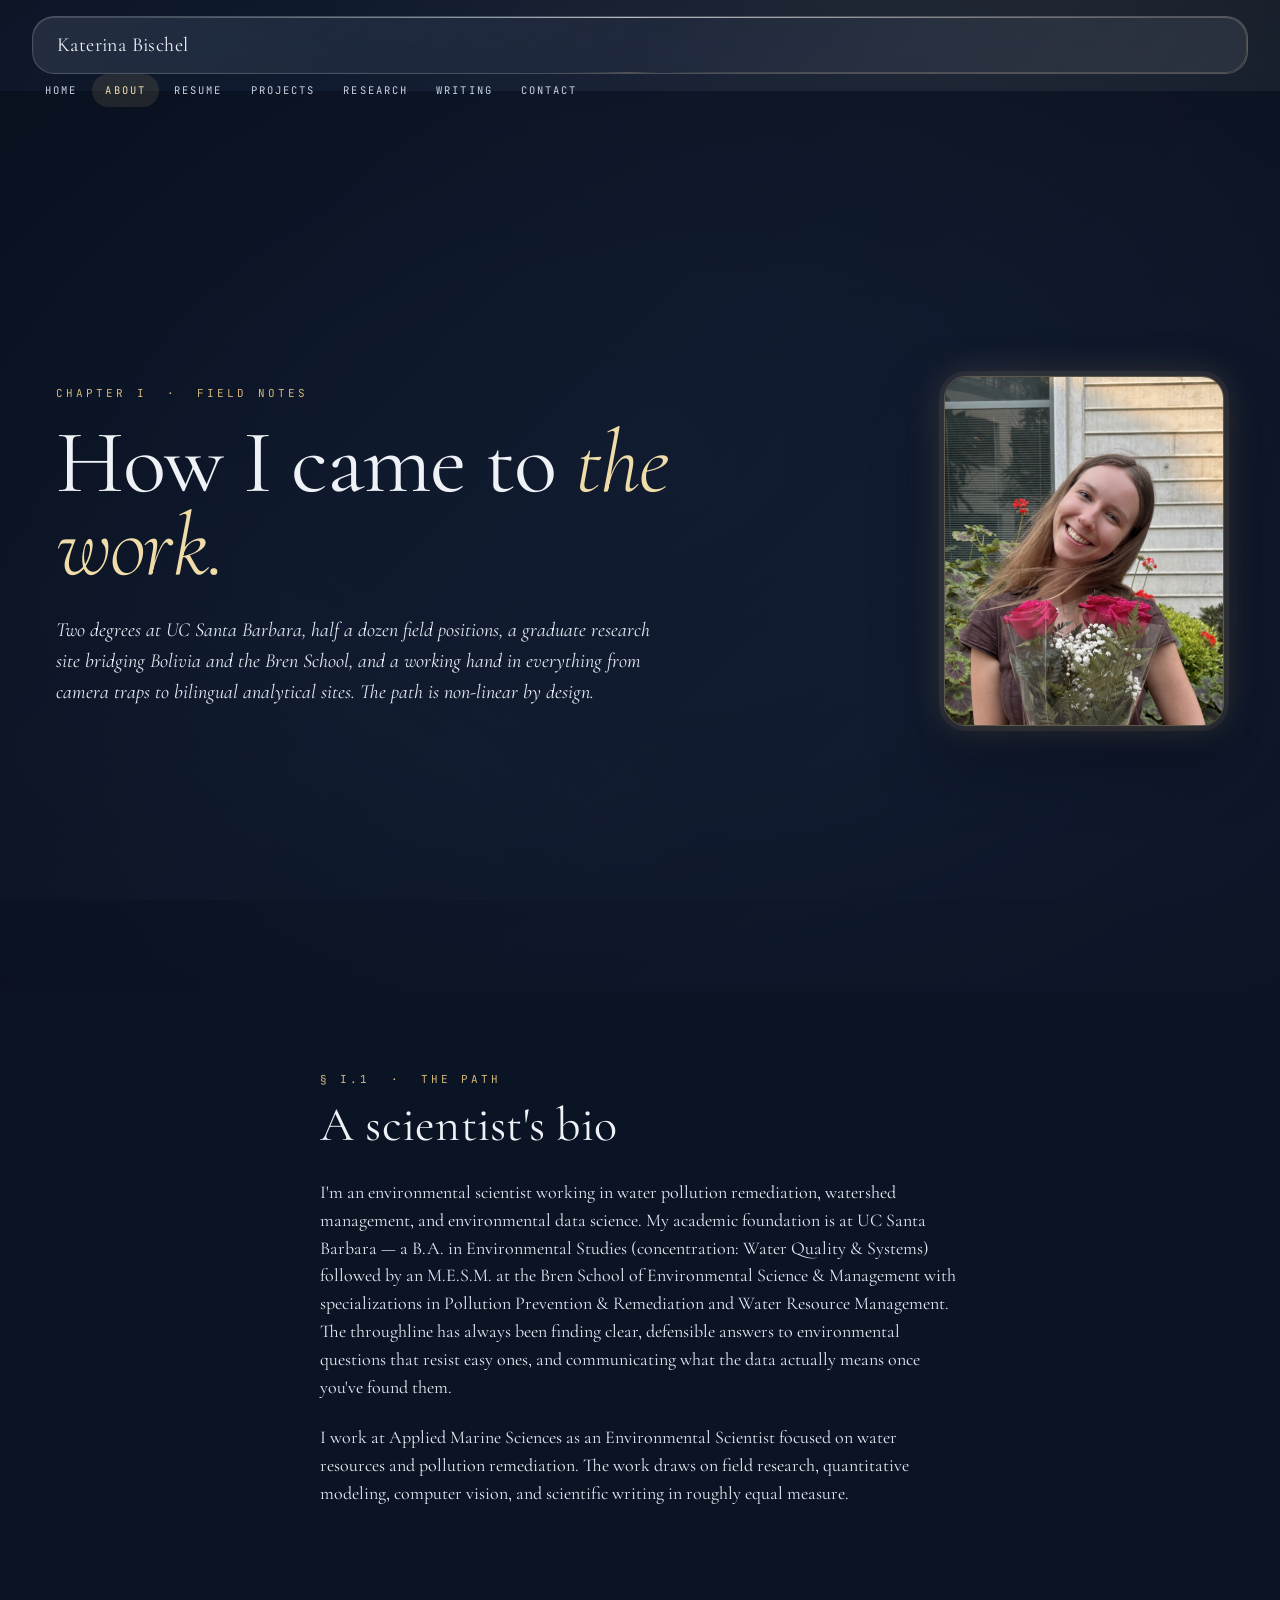
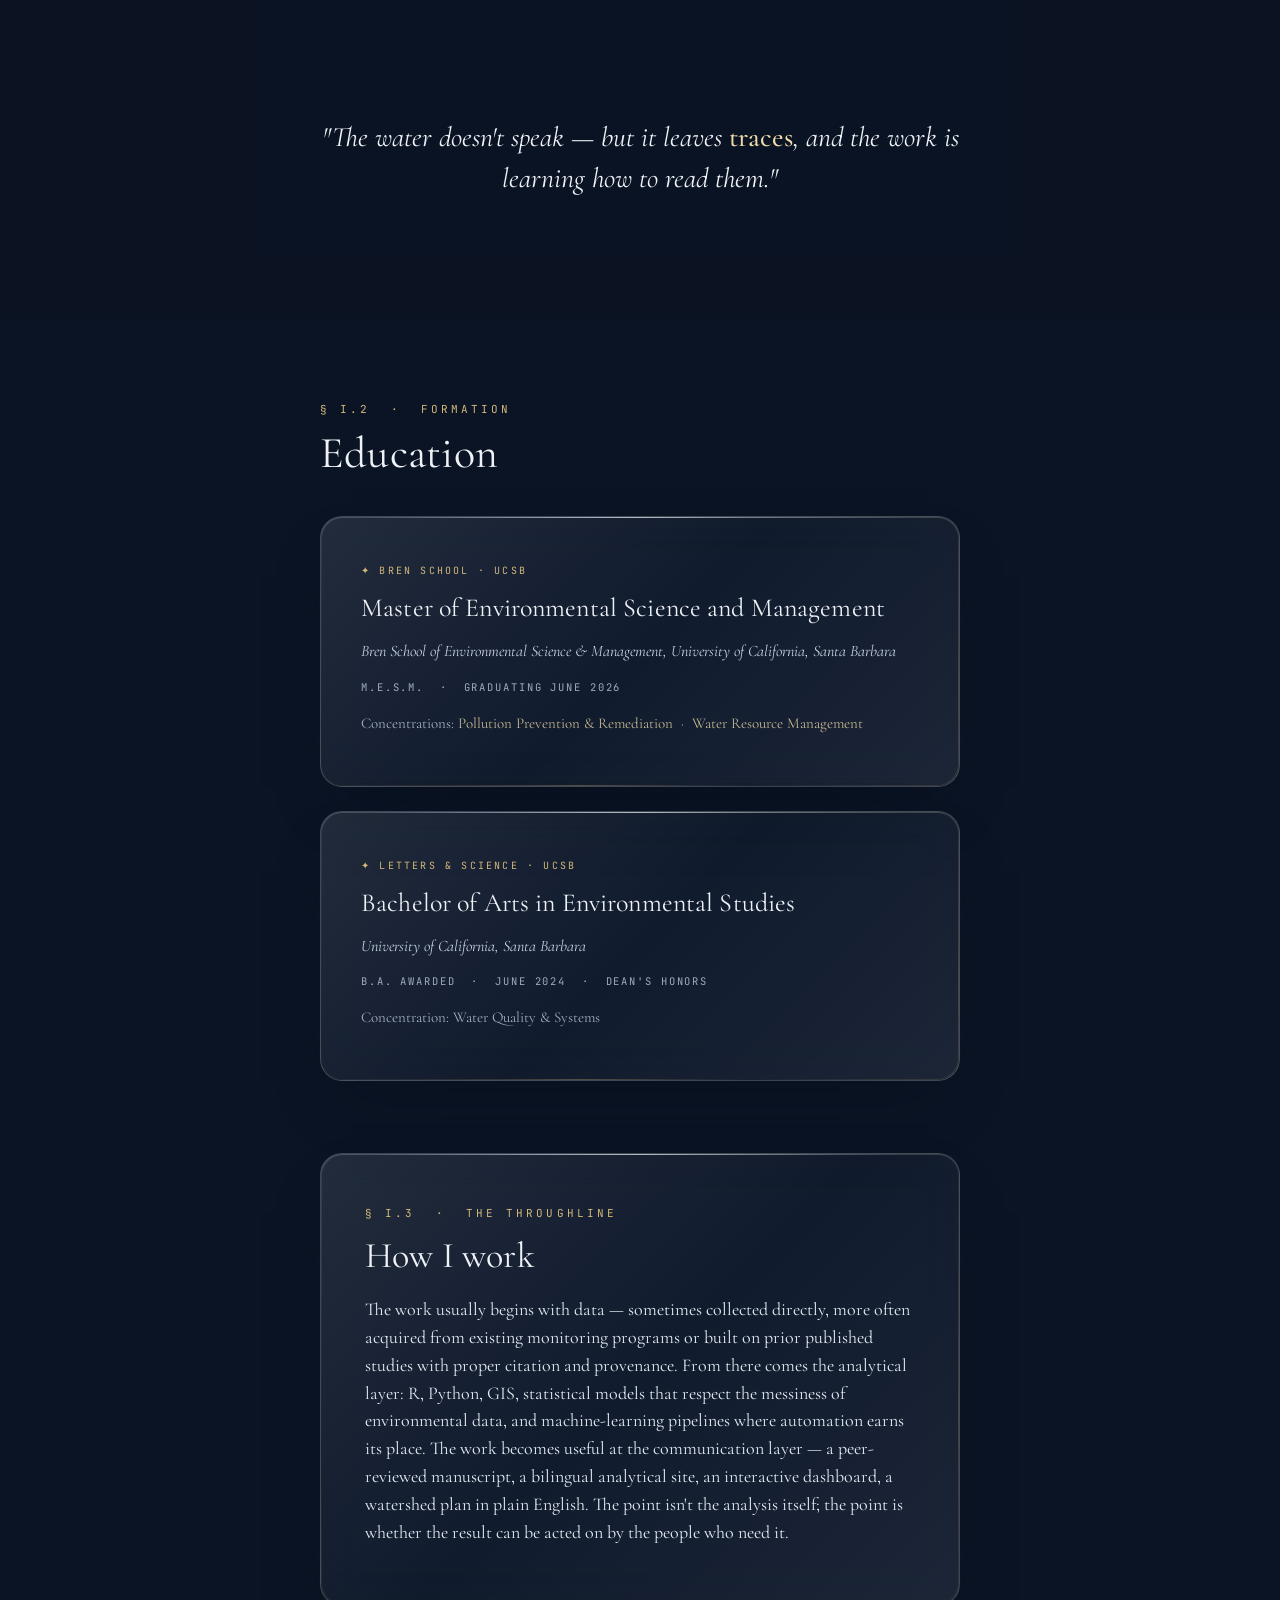
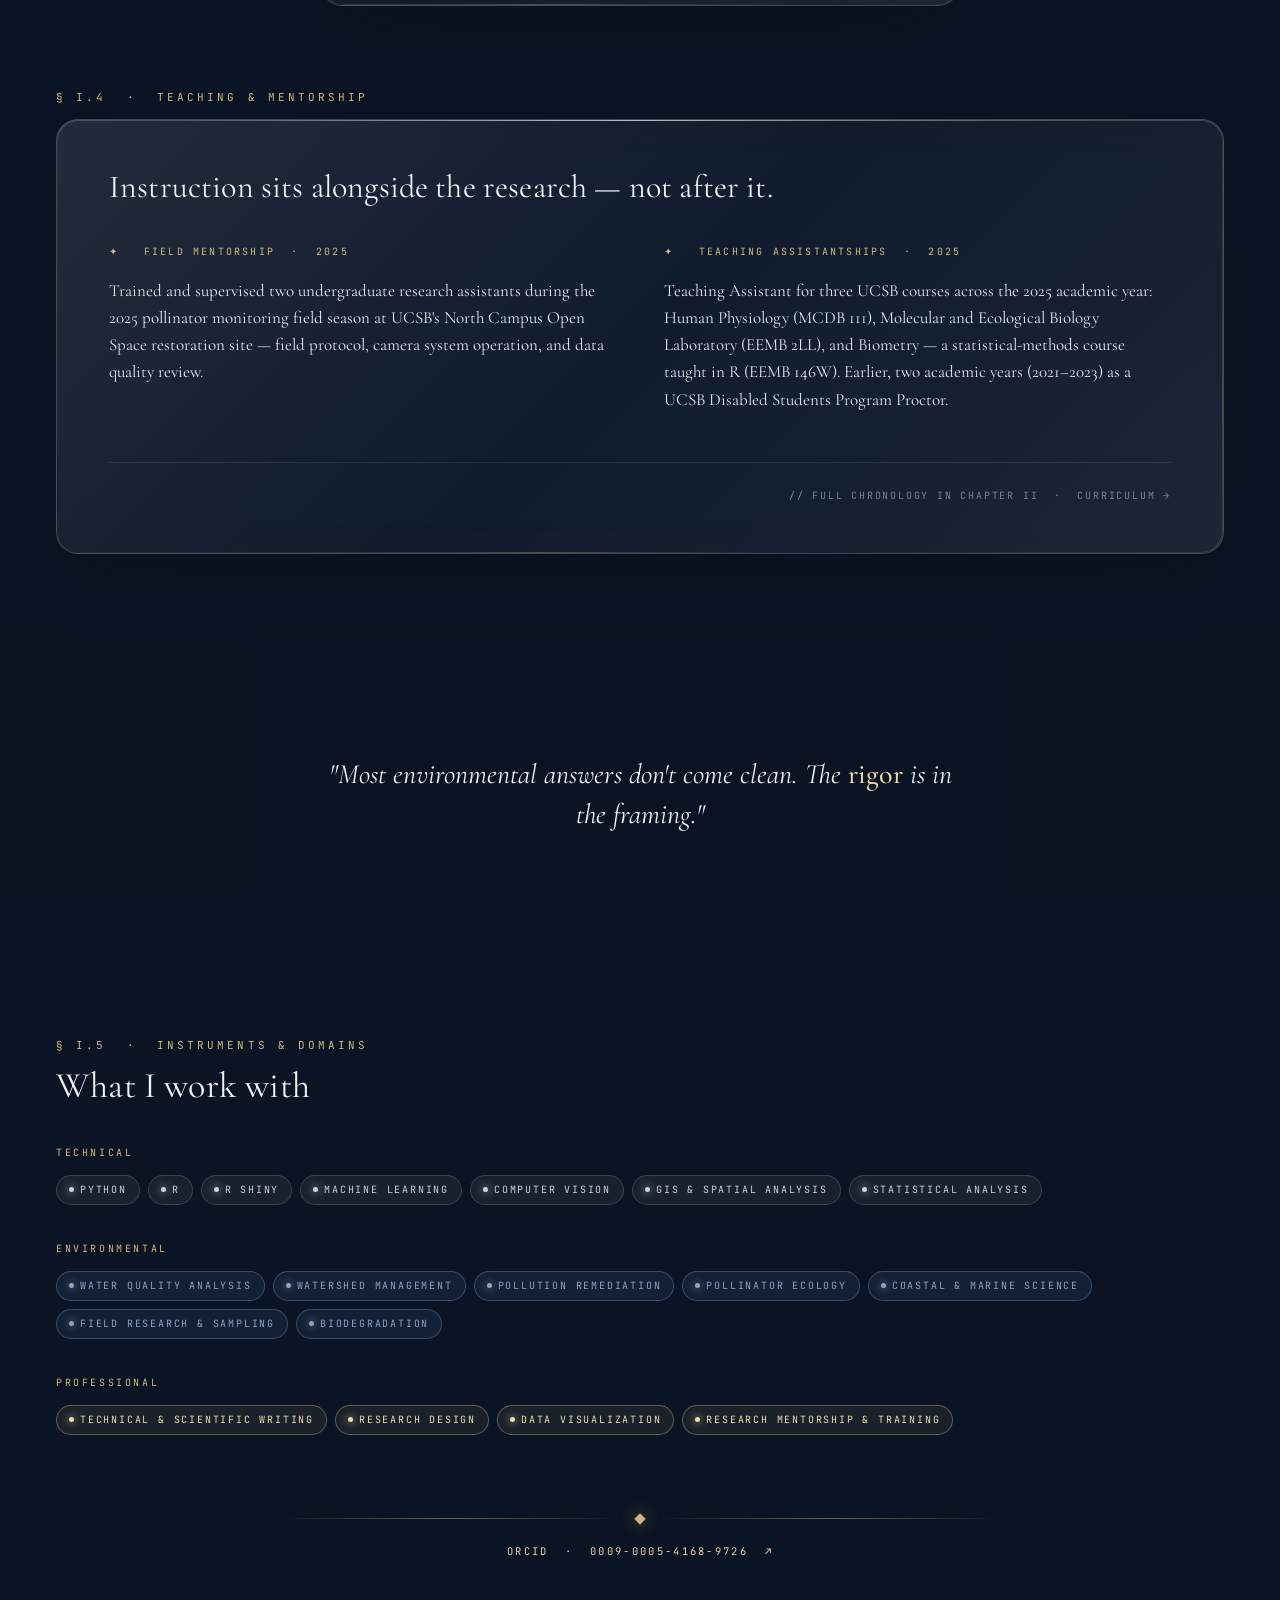
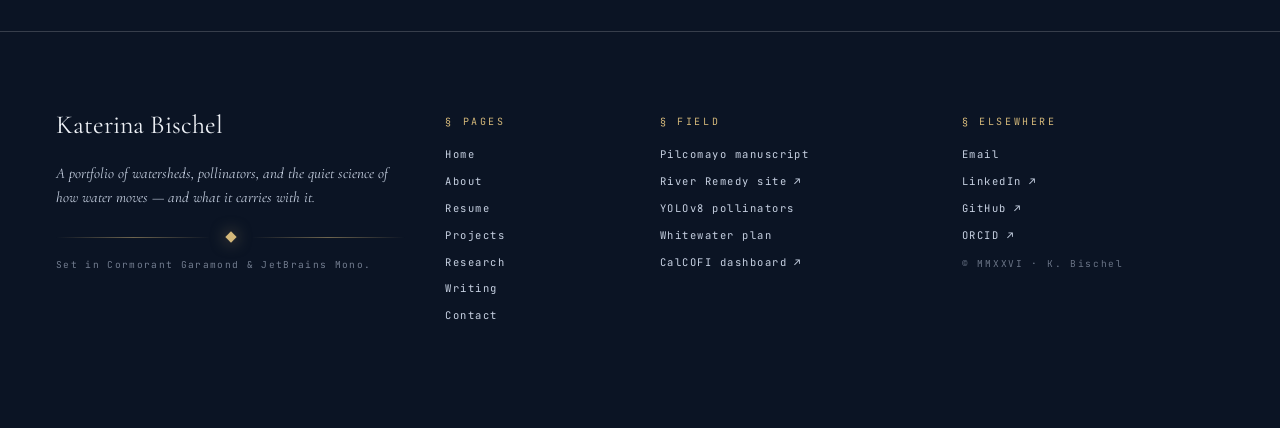
==== commit 3da6d766: "Fix mobile hamburger menu: move nav-links outside glass element, update CSS - Move #nav-links from i" ====
--- a/about.html
+++ b/about.html
@@ -502,7 +502,7 @@
       .nav-links {
         display: none;
         position: absolute;
-        top: 100%;
+        top: calc(100% + 8px);
         left: 16px;
         right: 16px;
         flex-direction: column;
@@ -513,6 +513,7 @@
         border: 1px solid var(--glass-stroke);
         border-radius: var(--r-md);
         gap: 4px;
+        z-index: 200;
       }
       .nav-links.open { display: flex; }
       .nav-inner { position: relative; }
@@ -563,15 +564,15 @@
     <button class="hamburger" id="hamburger" aria-label="Toggle navigation">
       <span></span><span></span><span></span>
     </button>
-    <div class="nav-links" id="nav-links">
-      <a href="index.html">Home</a>
-      <a href="about.html" class="active">About</a>
-      <a href="resume.html">Resume</a>
-      <a href="projects.html">Projects</a>
-      <a href="research.html">Research</a>
-      <a href="writing.html">Writing</a>
-      <a href="contact.html">Contact</a>
-    </div>
+  </div>
+  <div class="nav-links" id="nav-links">
+    <a href="index.html">Home</a>
+    <a href="about.html" class="active">About</a>
+    <a href="resume.html">Resume</a>
+    <a href="projects.html">Projects</a>
+    <a href="research.html">Research</a>
+    <a href="writing.html">Writing</a>
+    <a href="contact.html">Contact</a>
   </div>
 </nav>
 
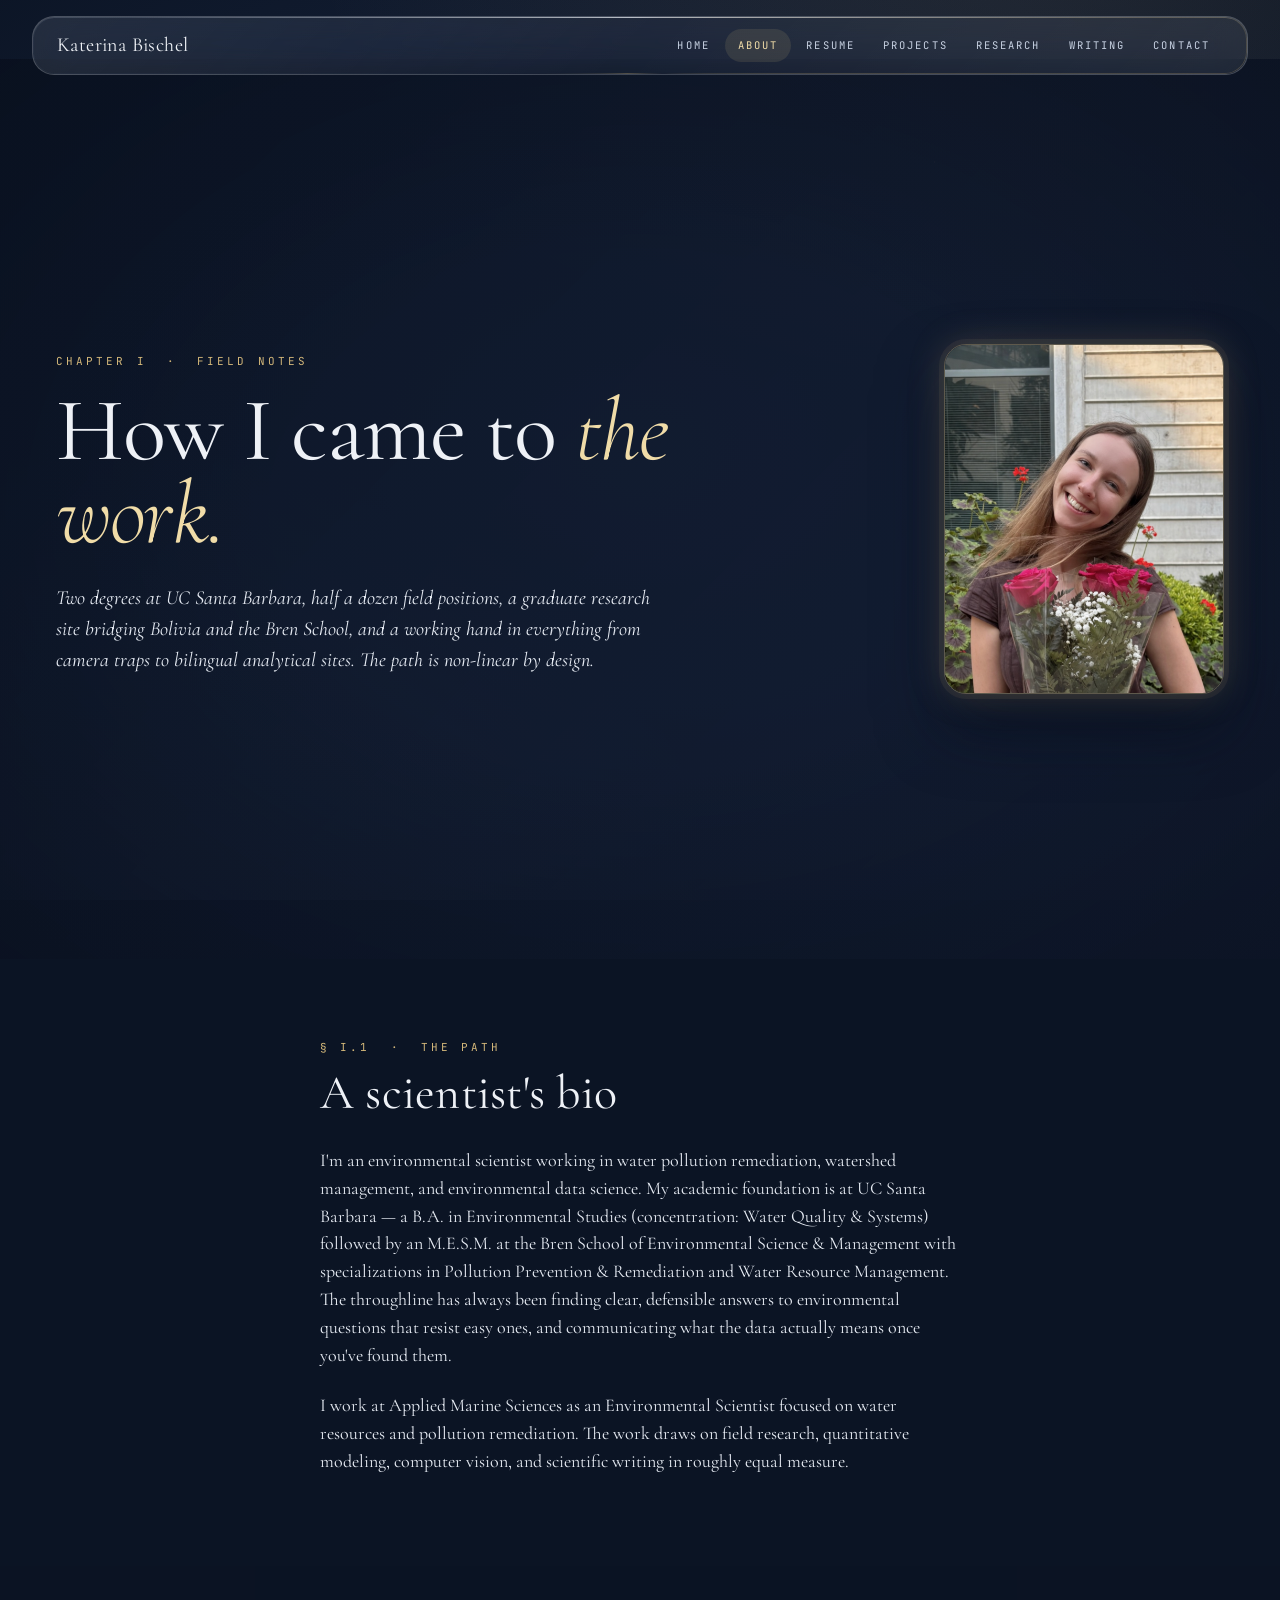
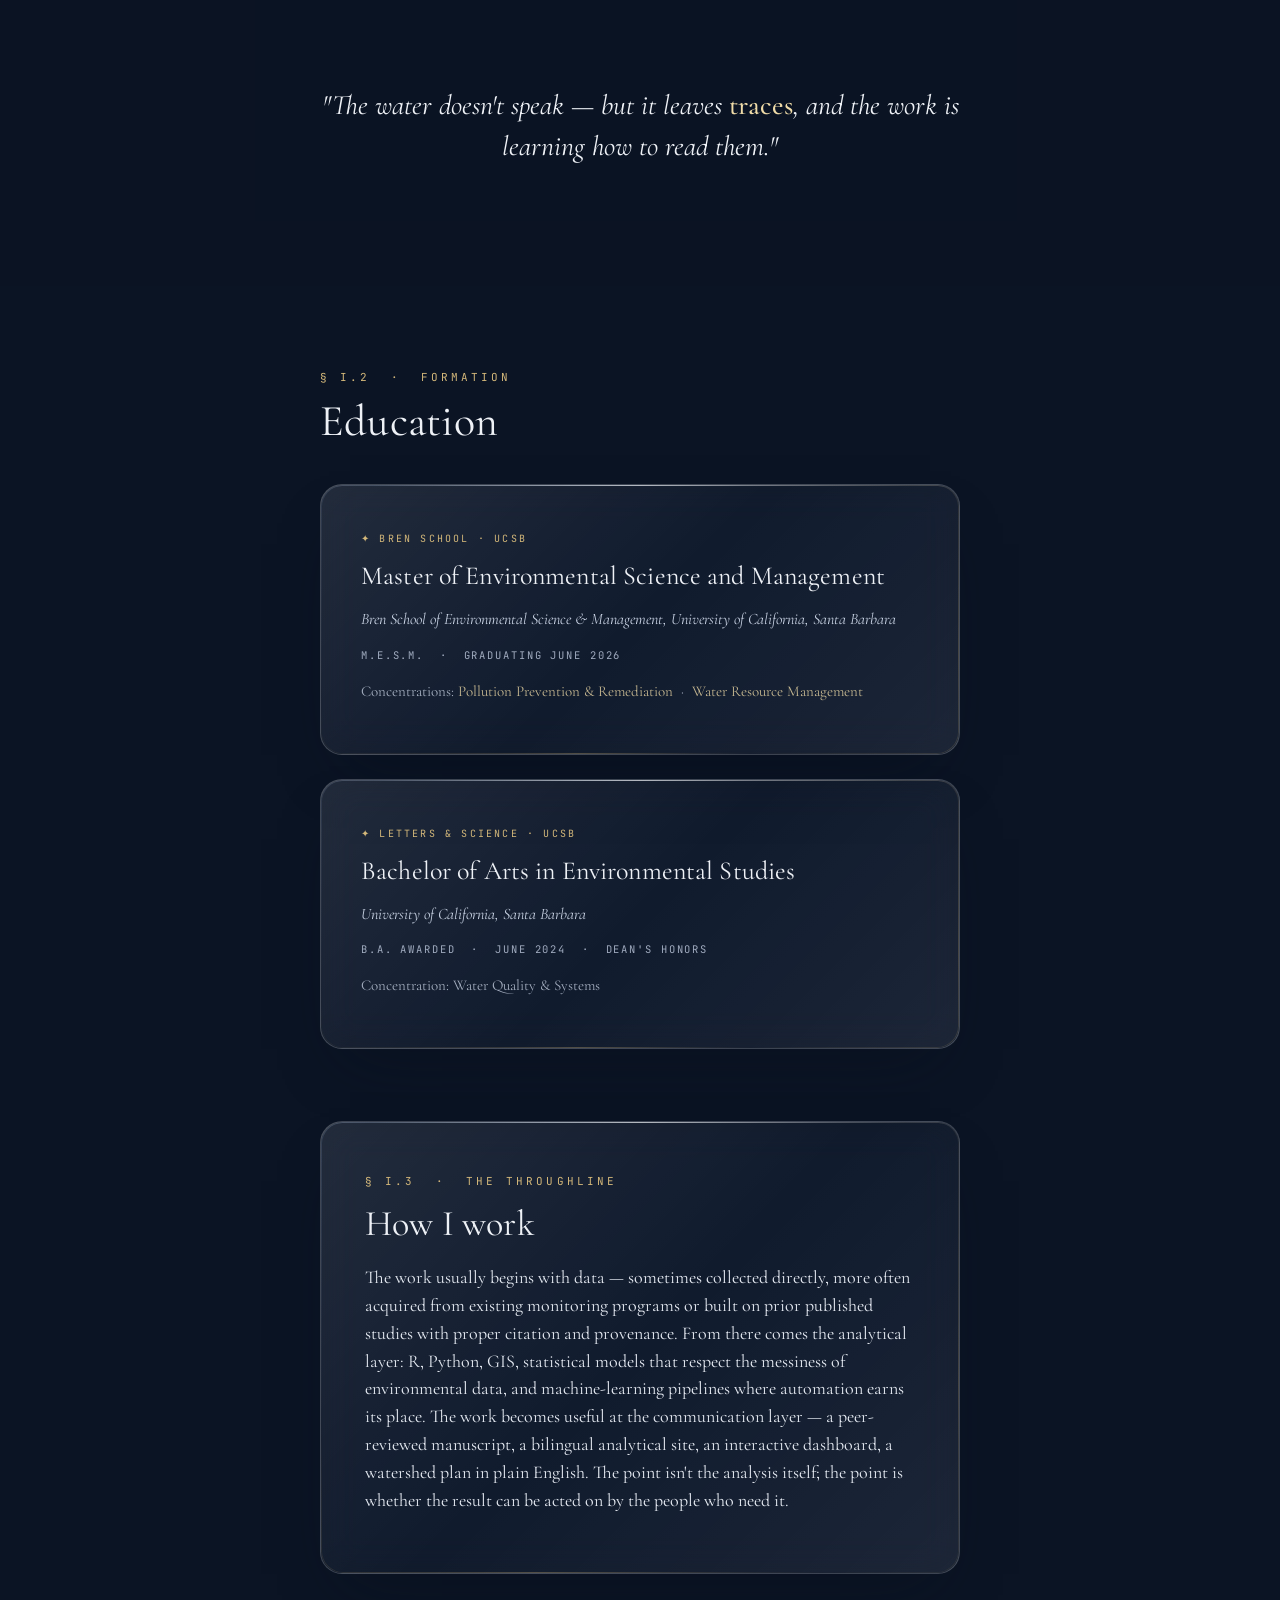
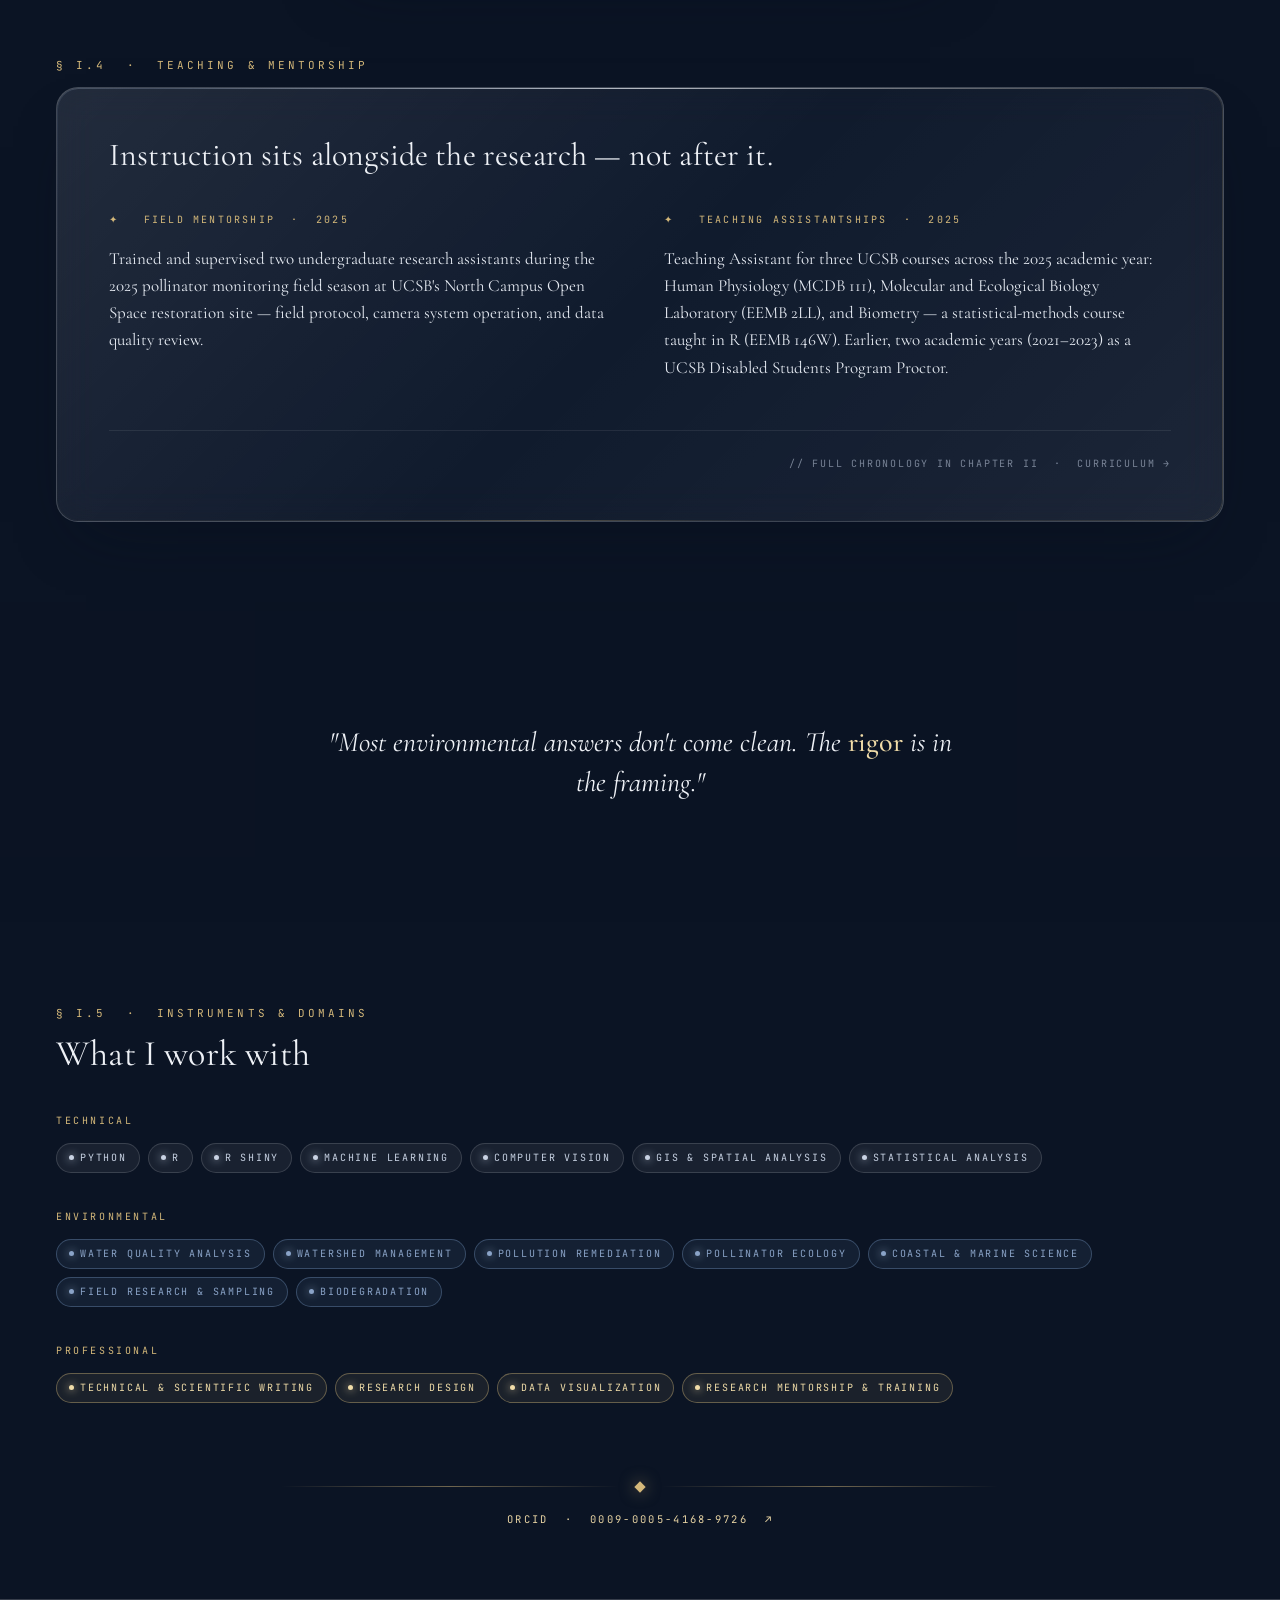
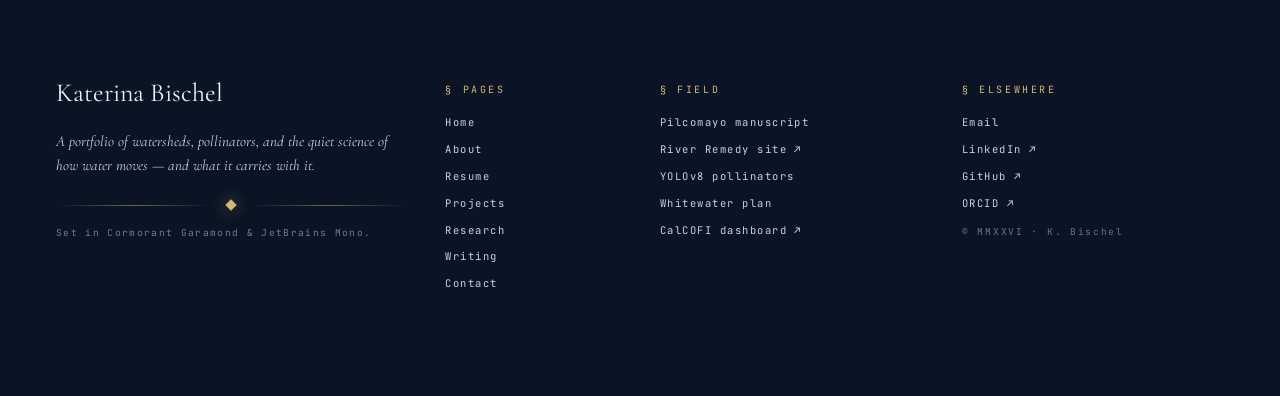
==== commit cf8ec417: "Revert "Merge branch 'claude/friendly-morse-387b11': fix mobile hamburger menu" This reverts commit " ====
--- a/about.html
+++ b/about.html
@@ -502,7 +502,7 @@
       .nav-links {
         display: none;
         position: absolute;
-        top: calc(100% + 8px);
+        top: 100%;
         left: 16px;
         right: 16px;
         flex-direction: column;
@@ -513,7 +513,6 @@
         border: 1px solid var(--glass-stroke);
         border-radius: var(--r-md);
         gap: 4px;
-        z-index: 200;
       }
       .nav-links.open { display: flex; }
       .nav-inner { position: relative; }
@@ -564,15 +563,15 @@
     <button class="hamburger" id="hamburger" aria-label="Toggle navigation">
       <span></span><span></span><span></span>
     </button>
-  </div>
-  <div class="nav-links" id="nav-links">
-    <a href="index.html">Home</a>
-    <a href="about.html" class="active">About</a>
-    <a href="resume.html">Resume</a>
-    <a href="projects.html">Projects</a>
-    <a href="research.html">Research</a>
-    <a href="writing.html">Writing</a>
-    <a href="contact.html">Contact</a>
+    <div class="nav-links" id="nav-links">
+      <a href="index.html">Home</a>
+      <a href="about.html" class="active">About</a>
+      <a href="resume.html">Resume</a>
+      <a href="projects.html">Projects</a>
+      <a href="research.html">Research</a>
+      <a href="writing.html">Writing</a>
+      <a href="contact.html">Contact</a>
+    </div>
   </div>
 </nav>
 
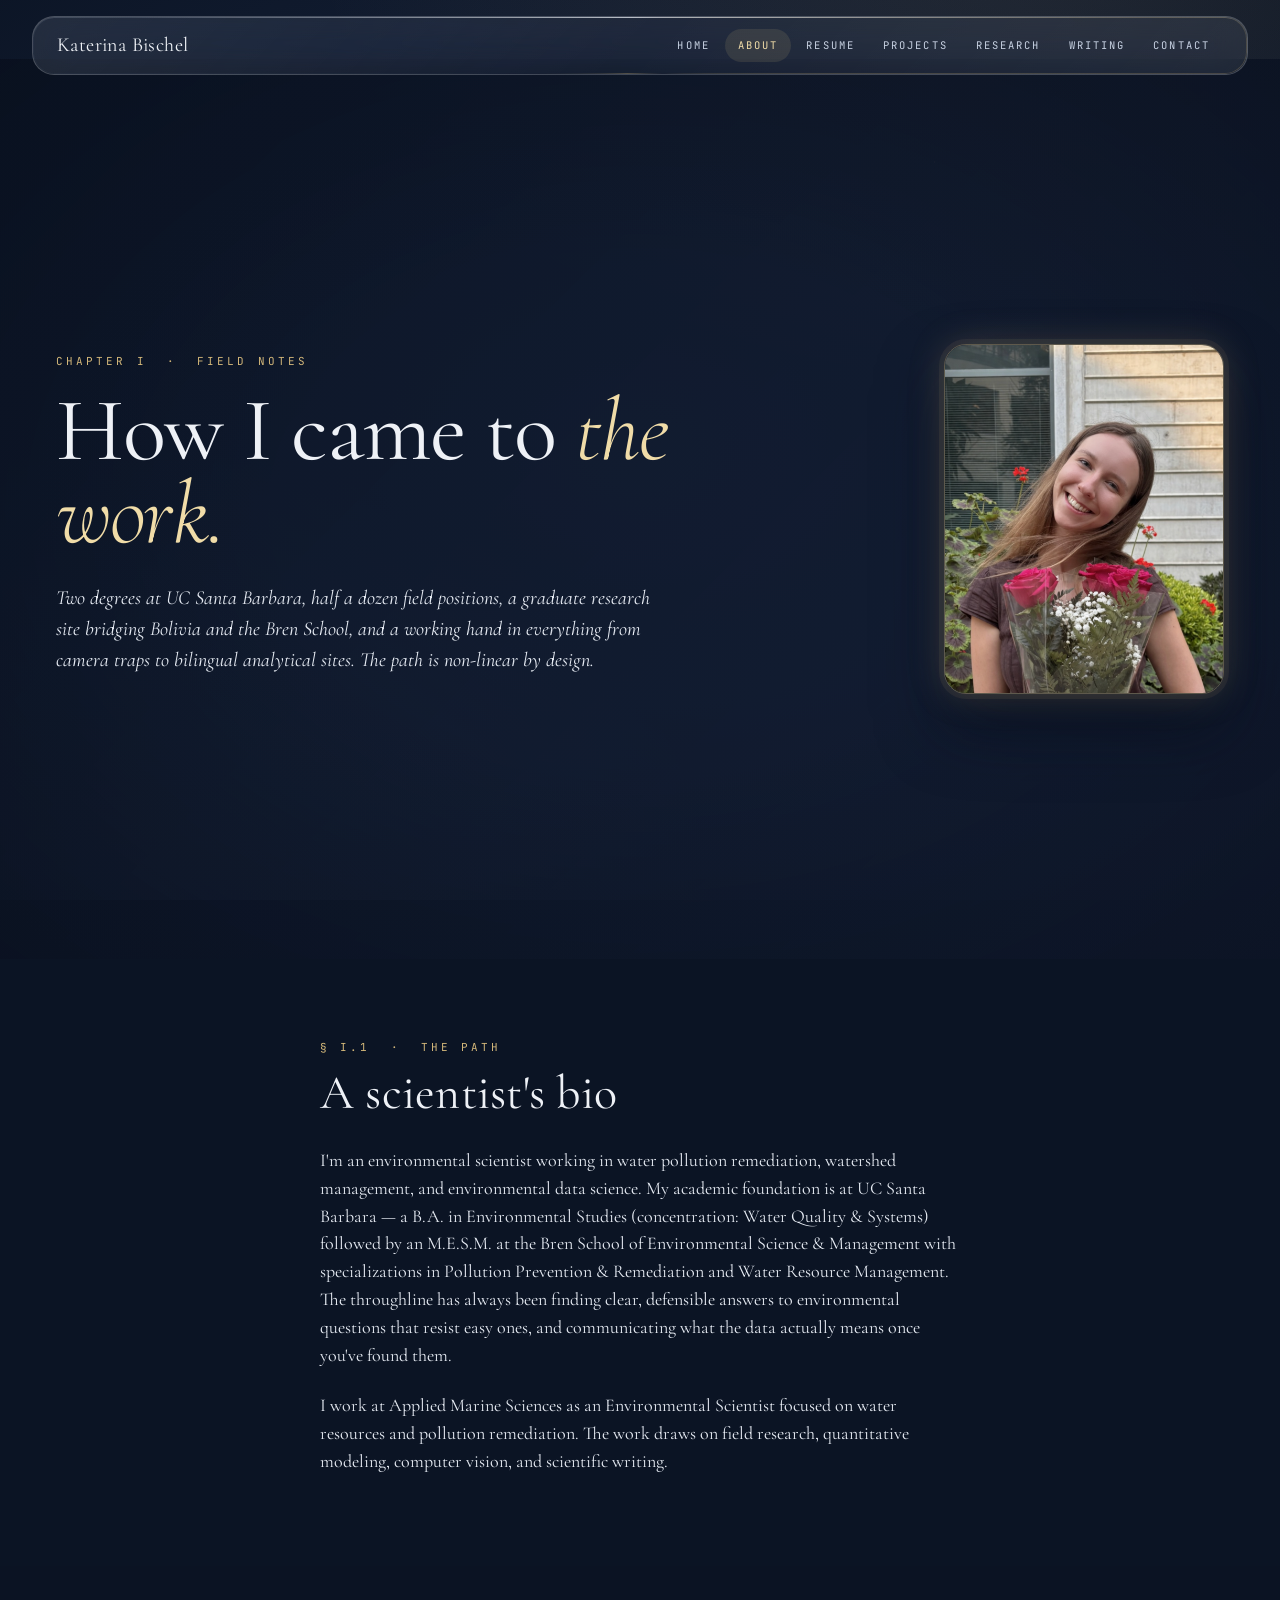
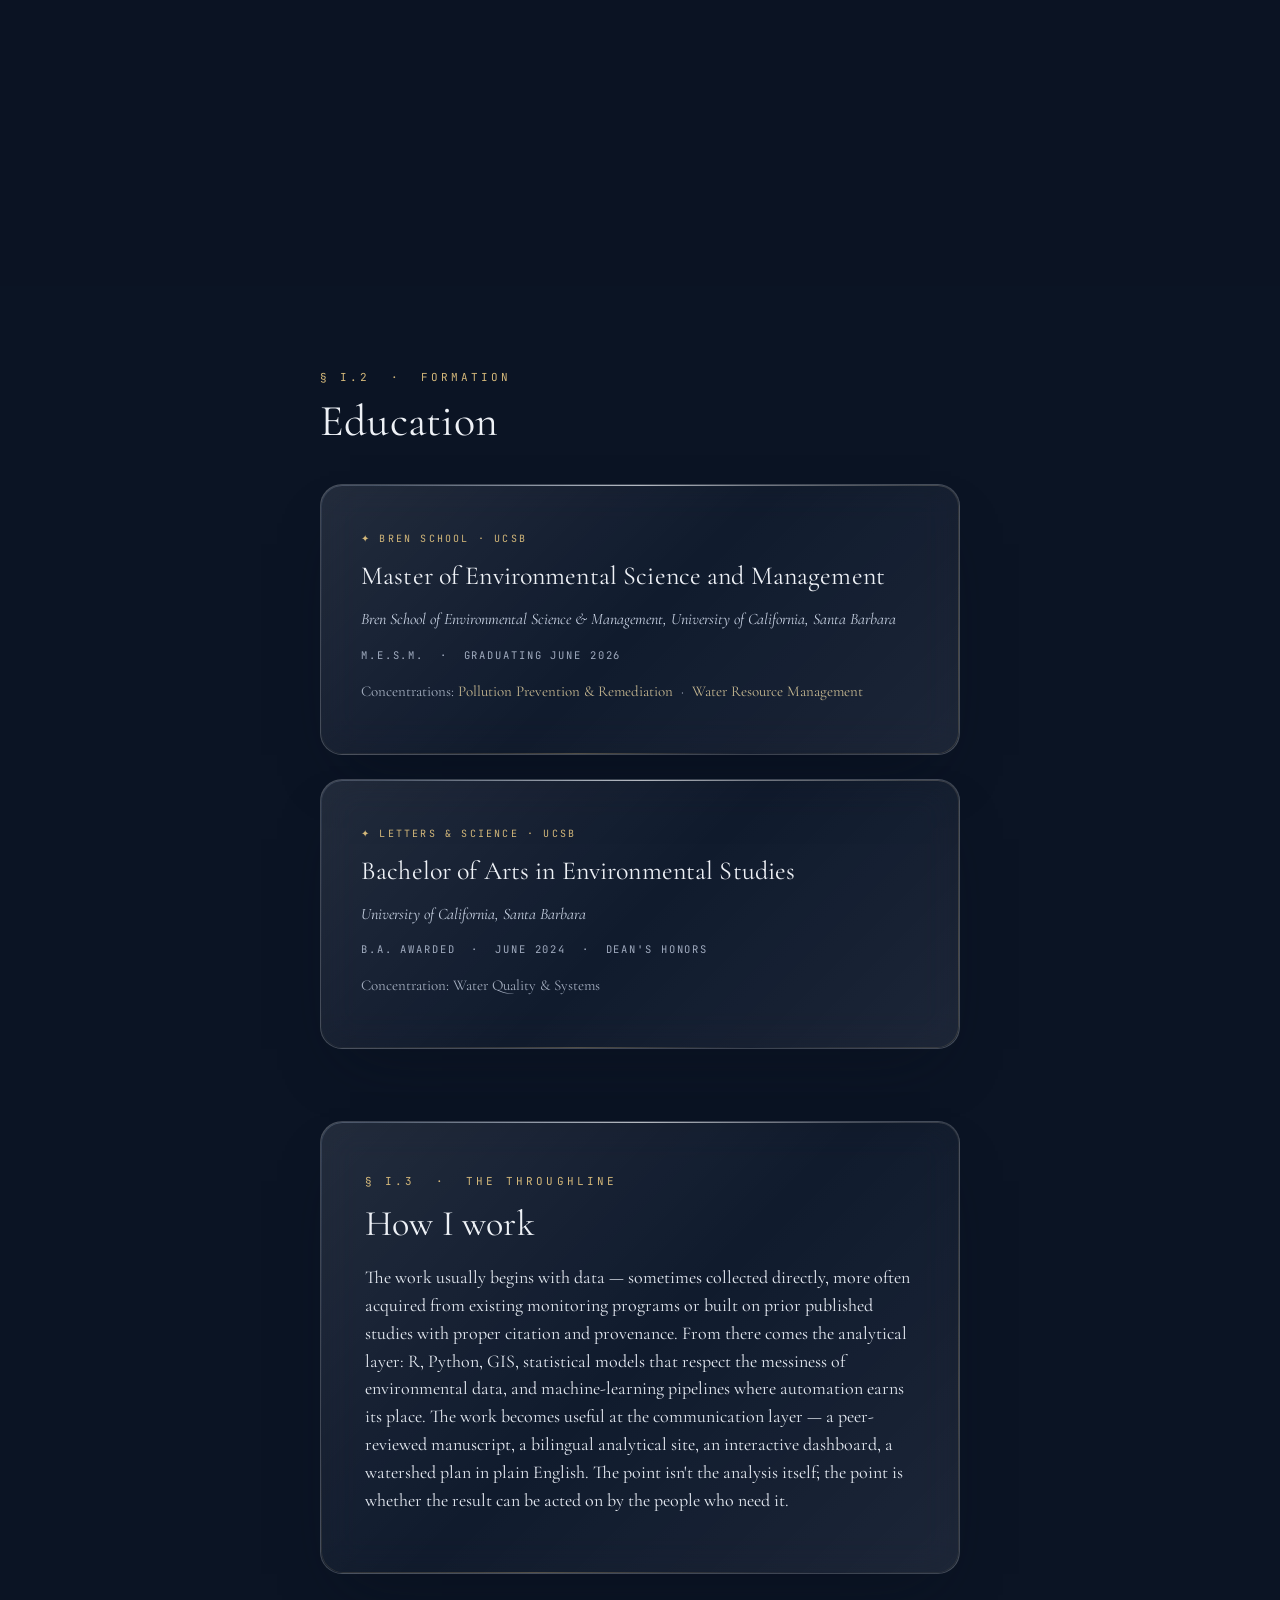
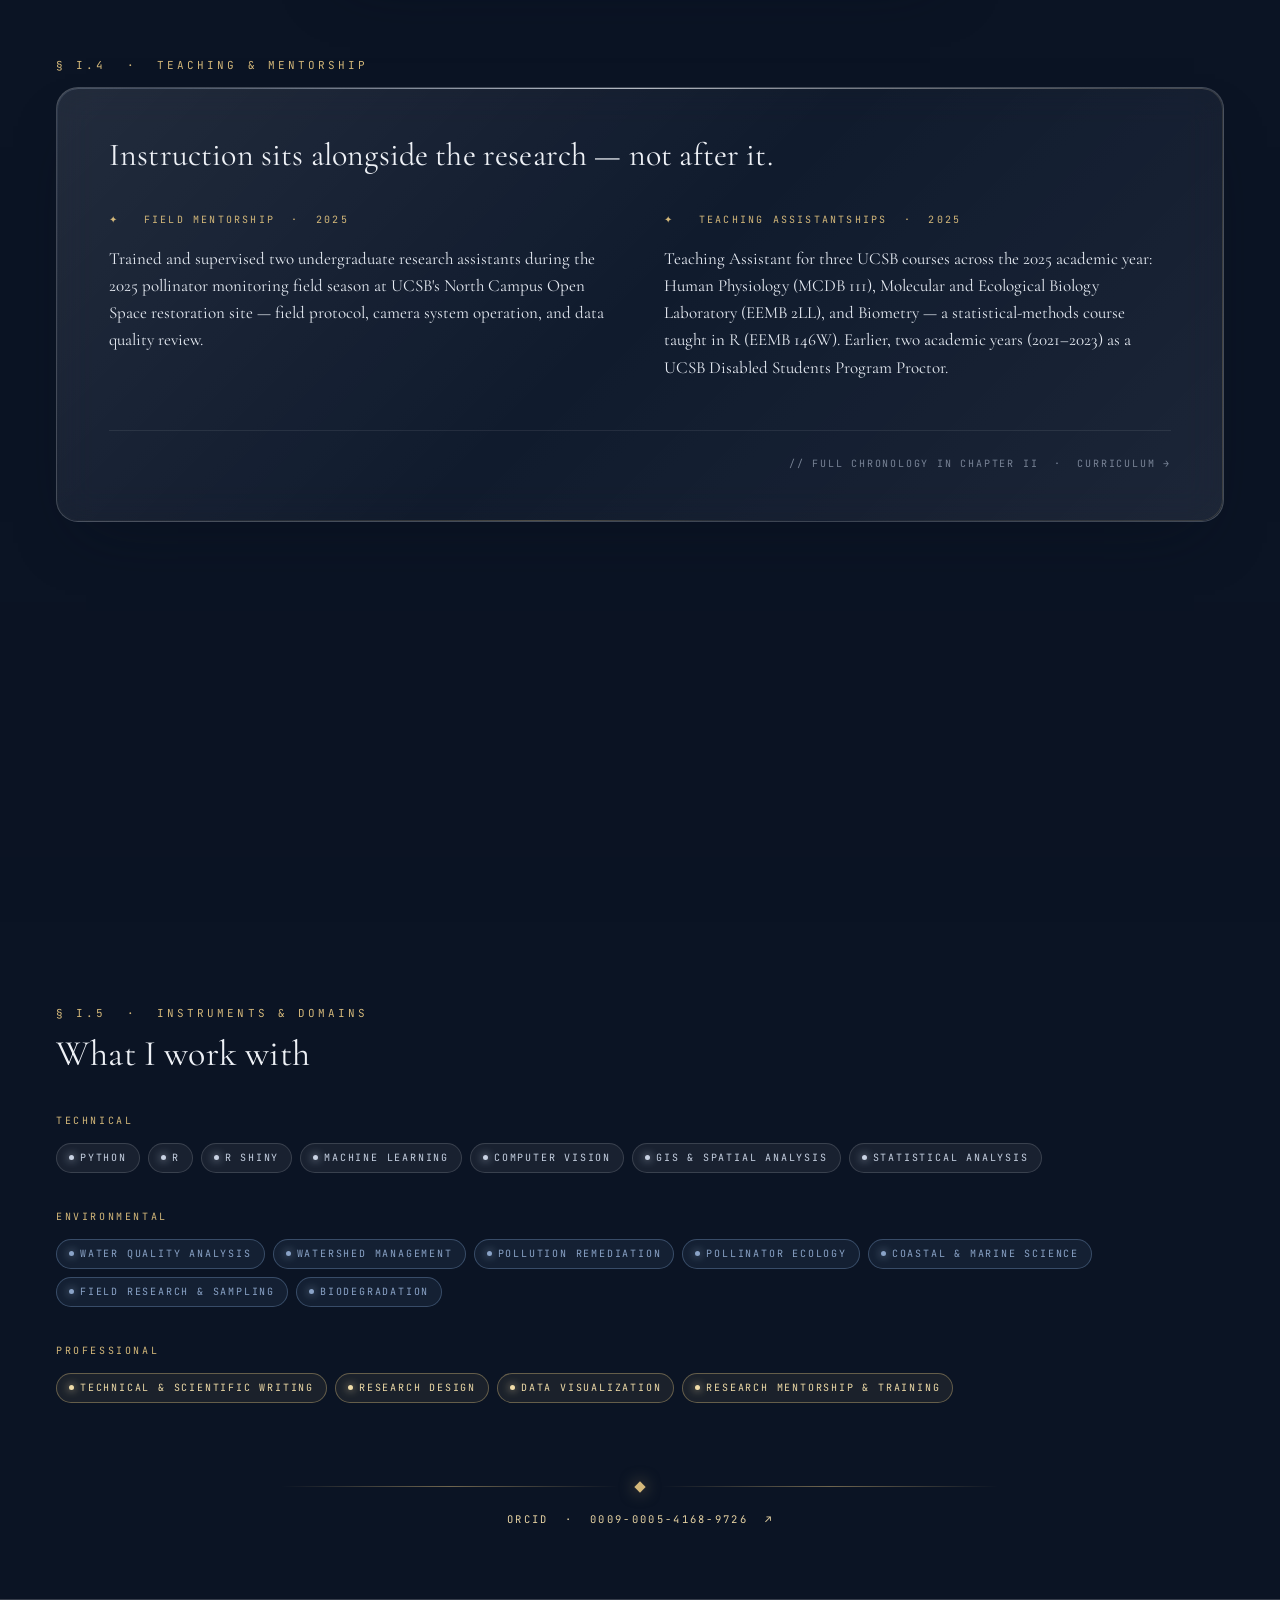
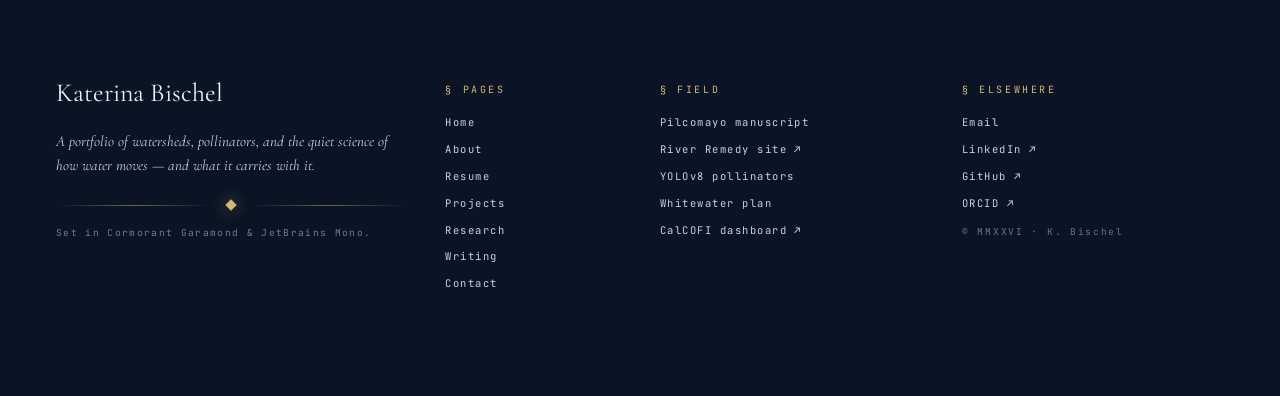
==== commit 09a181ff: "update" ====
--- a/about.html
+++ b/about.html
@@ -6,7 +6,7 @@
   <title>About · Katerina Bischel</title>
   <meta name="description" content="About Katerina Bischel — Environmental Scientist, Applied Marine Sciences. M.E.S.M. UCSB Bren. Field notes on a non-linear path through water science and data." />
   <meta property="og:title"       content="About · Katerina Bischel" />
-  <meta property="og:description" content="Chapter I · Field notes — Environmental Scientist · Applied Marine Sciences" />
+  <meta property="og:description" content="Chapter I · Field notes — Environmental Scientist" />
   <meta property="og:image"       content="panorama_5.jpeg" />
   <meta property="og:type"        content="website" />
   <link rel="stylesheet" href="ui_kit/shared.css" />
@@ -502,7 +502,7 @@
       .nav-links {
         display: none;
         position: absolute;
-        top: 100%;
+        top: calc(100% + 8px);
         left: 16px;
         right: 16px;
         flex-direction: column;
@@ -513,9 +513,10 @@
         border: 1px solid var(--glass-stroke);
         border-radius: var(--r-md);
         gap: 4px;
+        z-index: 200;
       }
       .nav-links.open { display: flex; }
-      .nav-inner { position: relative; }
+      .nav-inner { position: relative; overflow: visible; }
 
       .hero-content {
         flex-direction: column-reverse;
@@ -609,7 +610,7 @@
     I'm an environmental scientist working in water pollution remediation, watershed management, and environmental data science. My academic foundation is at UC Santa Barbara — a B.A. in Environmental Studies (concentration: Water Quality &amp; Systems) followed by an M.E.S.M. at the Bren School of Environmental Science &amp; Management with specializations in Pollution Prevention &amp; Remediation and Water Resource Management. The throughline has always been finding clear, defensible answers to environmental questions that resist easy ones, and communicating what the data actually means once you've found them.
   </p>
   <p class="body-serif">
-    I work at Applied Marine Sciences as an Environmental Scientist focused on water resources and pollution remediation. The work draws on field research, quantitative modeling, computer vision, and scientific writing in roughly equal measure.
+    I work at Applied Marine Sciences as an Environmental Scientist focused on water resources and pollution remediation. The work draws on field research, quantitative modeling, computer vision, and scientific writing.
   </p>
 </div>
 
@@ -618,9 +619,6 @@
 ═══════════════════════════════════════════════════════════ -->
 <div class="pano-divider">
   <div class="pano-divider-bg" style="background-image: url('panorama_3.jpeg');"></div>
-  <p class="pano-divider-quote">
-    "The water doesn't speak — but it leaves <span class="emph">traces</span>, and the work is learning how to read them."
-  </p>
 </div>
 
 <!-- ═══════════════════════════════════════════════════════════
@@ -703,9 +701,6 @@
 ═══════════════════════════════════════════════════════════ -->
 <div class="pano-divider">
   <div class="pano-divider-bg" style="background-image: url('panorama_7.jpeg');"></div>
-  <p class="pano-divider-quote">
-    "Most environmental answers don't come clean. The <span class="emph">rigor</span> is in the framing."
-  </p>
 </div>
 
 <!-- ═══════════════════════════════════════════════════════════
@@ -815,7 +810,7 @@
       <div>
         <p class="footer-col-head">§ Elsewhere</p>
         <nav class="footer-links">
-          <a href="mailto:katerinabischel@amarine.com">Email</a>
+          <a href="mailto:katerina.bischel@gmail.com">Email</a>
           <a href="https://www.linkedin.com/in/katerina-bischel/" target="_blank" rel="noopener noreferrer">LinkedIn ↗</a>
           <a href="https://github.com/katerinabischel" target="_blank" rel="noopener noreferrer">GitHub ↗</a>
           <a href="https://orcid.org/0009-0005-4168-9726" target="_blank" rel="noopener noreferrer">ORCID ↗</a>
